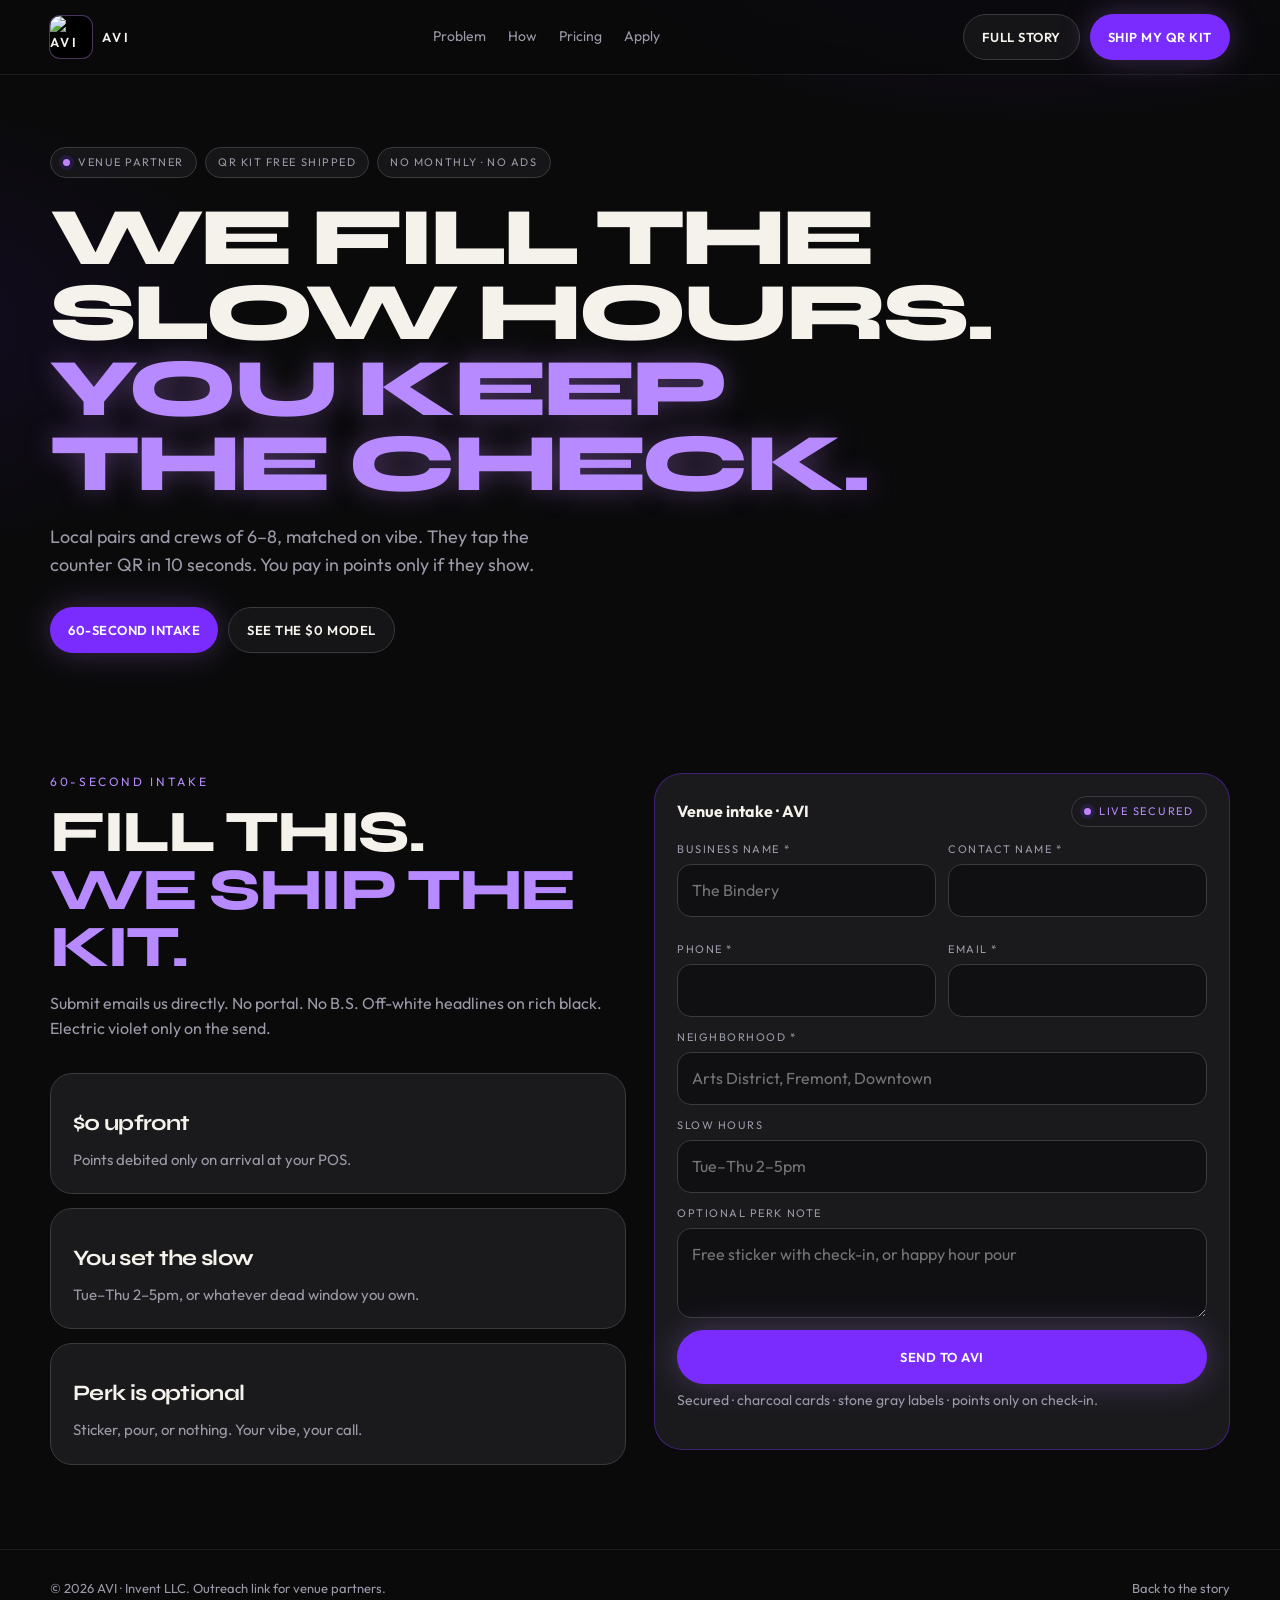
==== partners.html @ 2c938167 "Add venue homepage and partner intake" ====
<!DOCTYPE html>
<html lang="en">
<head>
  <meta charset="UTF-8" />
  <meta name="viewport" content="width=device-width, initial-scale=1" />
  <title>AVI venue partners — $0 upfront, points only on check-in</title>
  <meta name="description" content="Founding venue intake for AVI. Free QR kit. No monthly. No ads. You set the slow hours. Points only when locals check in." />
  <link rel="icon" href="assets/logo.svg" />
  <link rel="preconnect" href="https://fonts.googleapis.com" />
  <link rel="preconnect" href="https://fonts.gstatic.com" crossorigin />
  <link href="https://fonts.googleapis.com/css2?family=Outfit:wght@300;400;500;600;700&family=Syne:wght@600;700;800&display=swap" rel="stylesheet" />
  <link rel="stylesheet" href="styles.css" />
</head>
<body>
  <header class="nav">
    <div class="wrap nav-inner">
      <a class="brand" href="index.html"><img src="assets/logo.svg" alt="AVI" />AVI</a>
      <nav class="nav-links">
        <a href="index.html#problem">Problem</a>
        <a href="index.html#how">How</a>
        <a href="index.html#pricing">Pricing</a>
        <a href="#apply">Apply</a>
      </nav>
      <div class="nav-cta">
        <a class="btn btn-ghost" href="index.html">Full story</a>
        <a class="btn btn-violet" href="#apply">Ship my QR kit</a>
        <button class="menu-btn" data-menu aria-label="Menu">☰</button>
      </div>
    </div>
  </header>
  <div class="mobile-panel" data-panel>
    <a href="index.html">Full story</a>
    <a href="#apply">Apply</a>
  </div>

  <section class="hero">
    <div class="wrap">
      <div class="kicker-row">
        <span class="pill"><span class="dot"></span>Venue partner</span>
        <span class="pill">QR kit free shipped</span>
        <span class="pill">No monthly · no ads</span>
      </div>
      <h1>WE FILL THE<br>SLOW HOURS.<br><span class="violet">YOU KEEP<br>THE CHECK.</span></h1>
      <p class="lede">Local pairs and crews of 6–8, matched on vibe. They tap the counter QR in 10 seconds. You pay in points only if they show.</p>
      <div class="hero-actions">
        <a class="btn btn-violet" href="#apply">60-second intake</a>
        <a class="btn btn-ghost" href="index.html#pricing">See the $0 model</a>
      </div>
    </div>
  </section>

  <section class="section" id="apply">
    <div class="wrap split">
      <div>
        <p class="eyebrow">60-second intake</p>
        <h2>FILL THIS.<br><span class="violet">WE SHIP THE KIT.</span></h2>
        <p class="sub">Submit emails us directly. No portal. No B.S. Off-white headlines on rich black. Electric violet only on the send.</p>
        <div class="cards-3" style="grid-template-columns:1fr">
          <article class="card"><h3>$0 upfront</h3><p>Points debited only on arrival at your POS.</p></article>
          <article class="card"><h3>You set the slow</h3><p>Tue–Thu 2–5pm, or whatever dead window you own.</p></article>
          <article class="card"><h3>Perk is optional</h3><p>Sticker, pour, or nothing. Your vibe, your call.</p></article>
        </div>
      </div>
      <div class="form-card">
        <form data-vendor-form>
          <div class="board-top"><strong>Venue intake · AVI</strong><span class="pill"><span class="dot"></span>Live secured</span></div>
          <div class="grid-2">
            <div class="field"><label>Business name *</label><input name="business_name" required placeholder="The Bindery" /></div>
            <div class="field"><label>Contact name *</label><input name="contact_name" required /></div>
            <div class="field"><label>Phone *</label><input name="phone" required /></div>
            <div class="field"><label>Email *</label><input type="email" name="email" required /></div>
          </div>
          <div class="field"><label>Neighborhood *</label><input name="neighborhood" required placeholder="Arts District, Fremont, Downtown" /></div>
          <div class="field"><label>Slow hours</label><input name="slow_hours" placeholder="Tue–Thu 2–5pm" /></div>
          <div class="field"><label>Optional perk note</label><textarea name="perk_note" placeholder="Free sticker with check-in, or happy hour pour"></textarea></div>
          <button class="btn btn-violet btn-wide" type="submit">Send to AVI</button>
          <p class="hint">Secured · charcoal cards · stone gray labels · points only on check-in.</p>
        </form>
        <div class="form-success">
          <p class="eyebrow">Received</p>
          <h3>You’re in the partner queue.</h3>
          <p class="hint">QR kit ships free. We’ll ping the contact on this form.</p>
        </div>
      </div>
    </div>
  </section>
  <footer>
    <div class="wrap legal">
      <span>© 2026 AVI · Invent LLC. Outreach link for venue partners.</span>
      <a href="index.html">Back to the story</a>
    </div>
  </footer>
  <script src="app.js"></script>
</body>
</html>
---- styles.css ----
:root {
  --bg-primary: #0a0a0b;
  --bg-card: #1a1a1d;
  --bg-surface: #2a2a2e;
  --border: #3a3a3f;
  --text-secondary: #9a9aa9;
  --text-headline: #f5f2eb;
  --violet-primary: #7a2cff;
  --violet-hover: #5b1ed1;
  --violet-icon: #b78aff;
  --violet-glow: #c084fc;
  --violet-soft: rgba(122, 44, 255, 0.16);
  --line: rgba(245, 242, 235, 0.08);
  --radius: 22px;
  --font-display: "Syne", "Arial Black", sans-serif;
  --font-body: "Outfit", system-ui, sans-serif;
  --max: 1180px;
  --shadow-glow: 0 0 32px rgba(192, 132, 252, 0.28);
}

*, *::before, *::after { box-sizing: border-box; margin: 0; padding: 0; }
html { scroll-behavior: smooth; }
body {
  background:
    radial-gradient(900px 480px at 80% -10%, rgba(122, 44, 255, 0.18), transparent 60%),
    radial-gradient(700px 420px at -10% 20%, rgba(91, 30, 209, 0.12), transparent 55%),
    var(--bg-primary);
  color: var(--text-headline);
  font-family: var(--font-body);
  line-height: 1.55;
  overflow-x: hidden;
}
img { max-width: 100%; display: block; }
a { color: inherit; text-decoration: none; }
button, input, select, textarea { font: inherit; color: inherit; }
button { cursor: pointer; border: 0; background: none; }
.wrap { width: min(var(--max), calc(100% - 40px)); margin-inline: auto; }

.nav {
  position: sticky;
  top: 0;
  z-index: 40;
  backdrop-filter: blur(18px);
  background: rgba(10, 10, 11, 0.78);
  border-bottom: 1px solid var(--line);
}
.nav-inner { display: flex; align-items: center; justify-content: space-between; height: 74px; gap: 18px; }
.brand { display: flex; align-items: center; gap: 10px; letter-spacing: 0.18em; font-weight: 600; font-size: 13px; }
.brand img { width: 42px; height: 42px; border-radius: 10px; background: #000; box-shadow: 0 0 0 1px rgba(192, 132, 252, 0.35); }
.nav-links { display: flex; gap: 22px; color: var(--text-secondary); font-size: 14px; }
.nav-links a:hover { color: var(--text-headline); }
.nav-cta { display: flex; gap: 10px; align-items: center; }
.menu-btn {
  display: none;
  width: 42px;
  height: 42px;
  border: 1px solid var(--border);
  border-radius: 999px;
  color: var(--text-headline);
}
.mobile-panel {
  display: none;
  position: fixed;
  inset: 78px 16px auto;
  background: var(--bg-card);
  border: 1px solid var(--border);
  border-radius: 16px;
  padding: 8px;
  z-index: 50;
}
.mobile-panel a { display: block; padding: 12px 12px; border-bottom: 1px solid var(--line); }
.mobile-panel a:last-child { border-bottom: 0; }

.btn {
  display: inline-flex;
  align-items: center;
  justify-content: center;
  gap: 8px;
  min-height: 46px;
  padding: 0 18px;
  border-radius: 999px;
  font-size: 13px;
  font-weight: 600;
  letter-spacing: 0.04em;
  text-transform: uppercase;
  transition: transform .18s ease, background .18s ease, box-shadow .18s ease;
}
.btn:hover { transform: translateY(-1px); }
.btn-violet {
  background: var(--violet-primary);
  color: #fff;
  box-shadow: var(--shadow-glow);
}
.btn-violet:hover { background: var(--violet-hover); }
.btn-ghost {
  border: 1px solid var(--border);
  color: var(--text-headline);
  background: rgba(26, 26, 29, 0.7);
}
.btn-ghost:hover { border-color: var(--violet-glow); color: var(--violet-icon); }
.btn-wide { width: 100%; min-height: 54px; }

.pill {
  display: inline-flex;
  align-items: center;
  gap: 8px;
  border: 1px solid var(--border);
  background: rgba(26, 26, 29, 0.8);
  color: var(--text-secondary);
  border-radius: 999px;
  padding: 6px 12px;
  font-size: 11px;
  letter-spacing: 0.14em;
  text-transform: uppercase;
}
.pill .dot {
  width: 7px;
  height: 7px;
  border-radius: 50%;
  background: var(--violet-glow);
  box-shadow: 0 0 0 4px var(--violet-soft);
}

.hero { padding: 72px 0 36px; }
.hero-grid { display: grid; grid-template-columns: 1.05fr 0.95fr; gap: 36px; align-items: center; }
.kicker-row { display: flex; flex-wrap: wrap; gap: 8px; margin-bottom: 22px; }
h1 {
  font-family: var(--font-display);
  font-weight: 800;
  letter-spacing: -0.045em;
  line-height: 0.92;
  font-size: clamp(46px, 6.4vw, 86px);
}
h1 .violet { color: var(--violet-icon); text-shadow: 0 0 28px rgba(192, 132, 252, 0.35); }
.lede { margin-top: 22px; max-width: 540px; color: var(--text-secondary); font-size: 18px; }
.hero-actions { display: flex; flex-wrap: wrap; gap: 10px; margin-top: 28px; }
.hero-meta { display: flex; gap: 22px; margin-top: 32px; flex-wrap: wrap; }
.hero-meta div { color: var(--text-secondary); font-size: 12px; letter-spacing: 0.12em; text-transform: uppercase; }
.hero-meta b {
  display: block;
  color: var(--text-headline);
  font-family: var(--font-display);
  font-size: 22px;
  letter-spacing: -0.03em;
  text-transform: none;
  margin-bottom: 2px;
}

.board {
  background: linear-gradient(180deg, rgba(42, 42, 46, 0.55), rgba(26, 26, 29, 0.92));
  border: 1px solid rgba(122, 44, 255, 0.35);
  border-radius: 28px;
  padding: 18px;
  box-shadow: 0 30px 80px rgba(0, 0, 0, 0.45), inset 0 0 0 1px rgba(192, 132, 252, 0.08);
}
.board-top { display: flex; justify-content: space-between; gap: 10px; align-items: center; margin-bottom: 14px; }
.board-top span { font-size: 11px; letter-spacing: 0.16em; text-transform: uppercase; color: var(--violet-icon); }
.map {
  height: 250px;
  border-radius: 18px;
  background:
    radial-gradient(circle at 50% 50%, rgba(122, 44, 255, 0.55), transparent 28%),
    linear-gradient(rgba(192, 132, 252, 0.15) 1px, transparent 1px),
    linear-gradient(90deg, rgba(192, 132, 252, 0.15) 1px, transparent 1px),
    #121216;
  background-size: auto, 28px 28px, 28px 28px, auto;
  position: relative;
  overflow: hidden;
}
.pin {
  position: absolute;
  width: 12px;
  height: 12px;
  border-radius: 50% 50% 50% 0;
  transform: rotate(-45deg);
  background: var(--violet-primary);
  box-shadow: 0 0 16px var(--violet-glow);
}
.roster { display: grid; gap: 8px; margin-top: 12px; }
.person {
  display: flex;
  justify-content: space-between;
  align-items: center;
  background: rgba(10, 10, 11, 0.55);
  border: 1px solid var(--line);
  border-radius: 14px;
  padding: 10px 12px;
}
.person b { display: block; font-size: 14px; }
.person span { color: var(--text-secondary); font-size: 12px; }
.score { color: var(--violet-icon); font-weight: 700; }

.section { padding: 84px 0; }
.eyebrow {
  color: var(--violet-icon);
  letter-spacing: 0.22em;
  text-transform: uppercase;
  font-size: 12px;
  margin-bottom: 12px;
}
h2 {
  font-family: var(--font-display);
  font-weight: 750;
  letter-spacing: -0.04em;
  line-height: 0.98;
  font-size: clamp(34px, 4.6vw, 62px);
}
h2 .violet { color: var(--violet-icon); }
.sub { margin-top: 14px; color: var(--text-secondary); max-width: 640px; }

.cards-3, .cards-4 { display: grid; gap: 14px; margin-top: 32px; }
.cards-3 { grid-template-columns: repeat(3, 1fr); }
.cards-4 { grid-template-columns: 1.2fr 1fr 1fr; }
.card {
  background: var(--bg-card);
  border: 1px solid var(--border);
  border-radius: var(--radius);
  padding: 22px;
}
.card h3 { font-family: var(--font-display); font-size: 22px; letter-spacing: -0.03em; margin: 10px 0 8px; }
.card p { color: var(--text-secondary); font-size: 15px; }
.num {
  width: 36px;
  height: 36px;
  border-radius: 12px;
  display: grid;
  place-items: center;
  background: var(--violet-soft);
  color: var(--violet-icon);
  font-weight: 700;
}
.feature { border-color: rgba(122, 44, 255, 0.45); box-shadow: inset 0 0 0 1px rgba(122, 44, 255, 0.15); }
.price {
  font-family: var(--font-display);
  font-size: 56px;
  letter-spacing: -0.05em;
  line-height: 1;
}
.price span { color: var(--violet-icon); }
.strike { color: var(--text-secondary); text-decoration: line-through; font-size: 14px; letter-spacing: 0.08em; }

.split { display: grid; grid-template-columns: 1fr 1fr; gap: 28px; align-items: start; }
.days { display: flex; flex-wrap: wrap; gap: 8px; margin-top: 14px; }
.day {
  min-width: 46px;
  height: 40px;
  border-radius: 999px;
  border: 1px solid var(--border);
  color: var(--text-secondary);
  background: var(--bg-surface);
}
.day.on { background: var(--violet-primary); color: white; border-color: transparent; box-shadow: var(--shadow-glow); }
.perk-row { display: flex; gap: 8px; flex-wrap: wrap; margin-top: 12px; }
.chip {
  border: 1px solid var(--border);
  border-radius: 999px;
  padding: 7px 12px;
  color: var(--text-secondary);
  font-size: 13px;
}
.chip.on { border-color: var(--violet-glow); color: var(--violet-icon); }

.console {
  background: #111114;
  border: 1px solid var(--border);
  border-radius: 24px;
  padding: 18px;
}
.console-bar { display: flex; justify-content: space-between; gap: 8px; align-items: center; margin-bottom: 14px; color: var(--text-secondary); font-size: 12px; letter-spacing: 0.12em; text-transform: uppercase; }
.live { color: #fff; background: var(--violet-primary); border-radius: 999px; padding: 4px 10px; letter-spacing: 0.12em; }
.statline { display: flex; justify-content: space-between; padding: 12px 0; border-bottom: 1px solid var(--line); }
.statline b { font-family: var(--font-display); font-size: 28px; }
.feed { display: grid; gap: 8px; margin-top: 14px; }
.feed article {
  display: flex;
  justify-content: space-between;
  gap: 12px;
  background: var(--bg-card);
  border-radius: 14px;
  padding: 12px;
  border: 1px solid var(--line);
}
.feed small { color: var(--text-secondary); display: block; }

.form-card {
  background: var(--bg-card);
  border: 1px solid rgba(122, 44, 255, 0.4);
  border-radius: 28px;
  padding: 22px;
}
.grid-2 { display: grid; grid-template-columns: 1fr 1fr; gap: 12px; }
.field { display: flex; flex-direction: column; gap: 6px; margin-bottom: 12px; }
.field label { font-size: 11px; letter-spacing: 0.14em; text-transform: uppercase; color: var(--text-secondary); }
.field input, .field textarea, .field select {
  background: #101013;
  border: 1px solid var(--border);
  border-radius: 14px;
  padding: 13px 14px;
  outline: none;
}
.field textarea { min-height: 90px; resize: vertical; }
.field input:focus, .field textarea:focus, .field select:focus { border-color: var(--violet-primary); box-shadow: 0 0 0 3px var(--violet-soft); }
.form-success { display: none; padding: 36px 8px; text-align: center; }
.form-success.show { display: block; }
.form-success h3 { font-family: var(--font-display); font-size: 32px; margin: 8px 0; }
.hint { color: var(--text-secondary); font-size: 14px; margin: 6px 0 16px; }
.checkline { display: flex; gap: 10px; align-items: flex-start; color: var(--text-secondary); font-size: 14px; margin: 8px 0; }
.checkline i {
  width: 18px;
  height: 18px;
  border-radius: 6px;
  background: var(--violet-primary);
  display: inline-grid;
  place-items: center;
  color: white;
  font-style: normal;
  flex: none;
  margin-top: 2px;
}

.locals {
  border: 1px solid rgba(122, 44, 255, 0.35);
  border-radius: 28px;
  padding: 28px;
  background:
    radial-gradient(500px 180px at 80% 0%, rgba(122, 44, 255, 0.25), transparent 60%),
    var(--bg-card);
}
footer { border-top: 1px solid var(--line); padding: 28px 0 40px; color: var(--text-secondary); font-size: 13px; }
.legal { display: flex; justify-content: space-between; gap: 12px; flex-wrap: wrap; }
.swatches { display: flex; gap: 8px; align-items: center; }
.swatch { width: 14px; height: 14px; border-radius: 4px; border: 1px solid var(--border); }

@media (max-width: 900px) {
  .hero-grid, .cards-3, .cards-4, .split, .grid-2 { grid-template-columns: 1fr; }
  .nav-links { display: none; }
  .menu-btn { display: grid; place-items: center; }
  .section { padding: 64px 0; }
  h1 { font-size: 46px; }
}
@media (prefers-reduced-motion: reduce) {
  html { scroll-behavior: auto; }
  .btn { transition: none; }
}
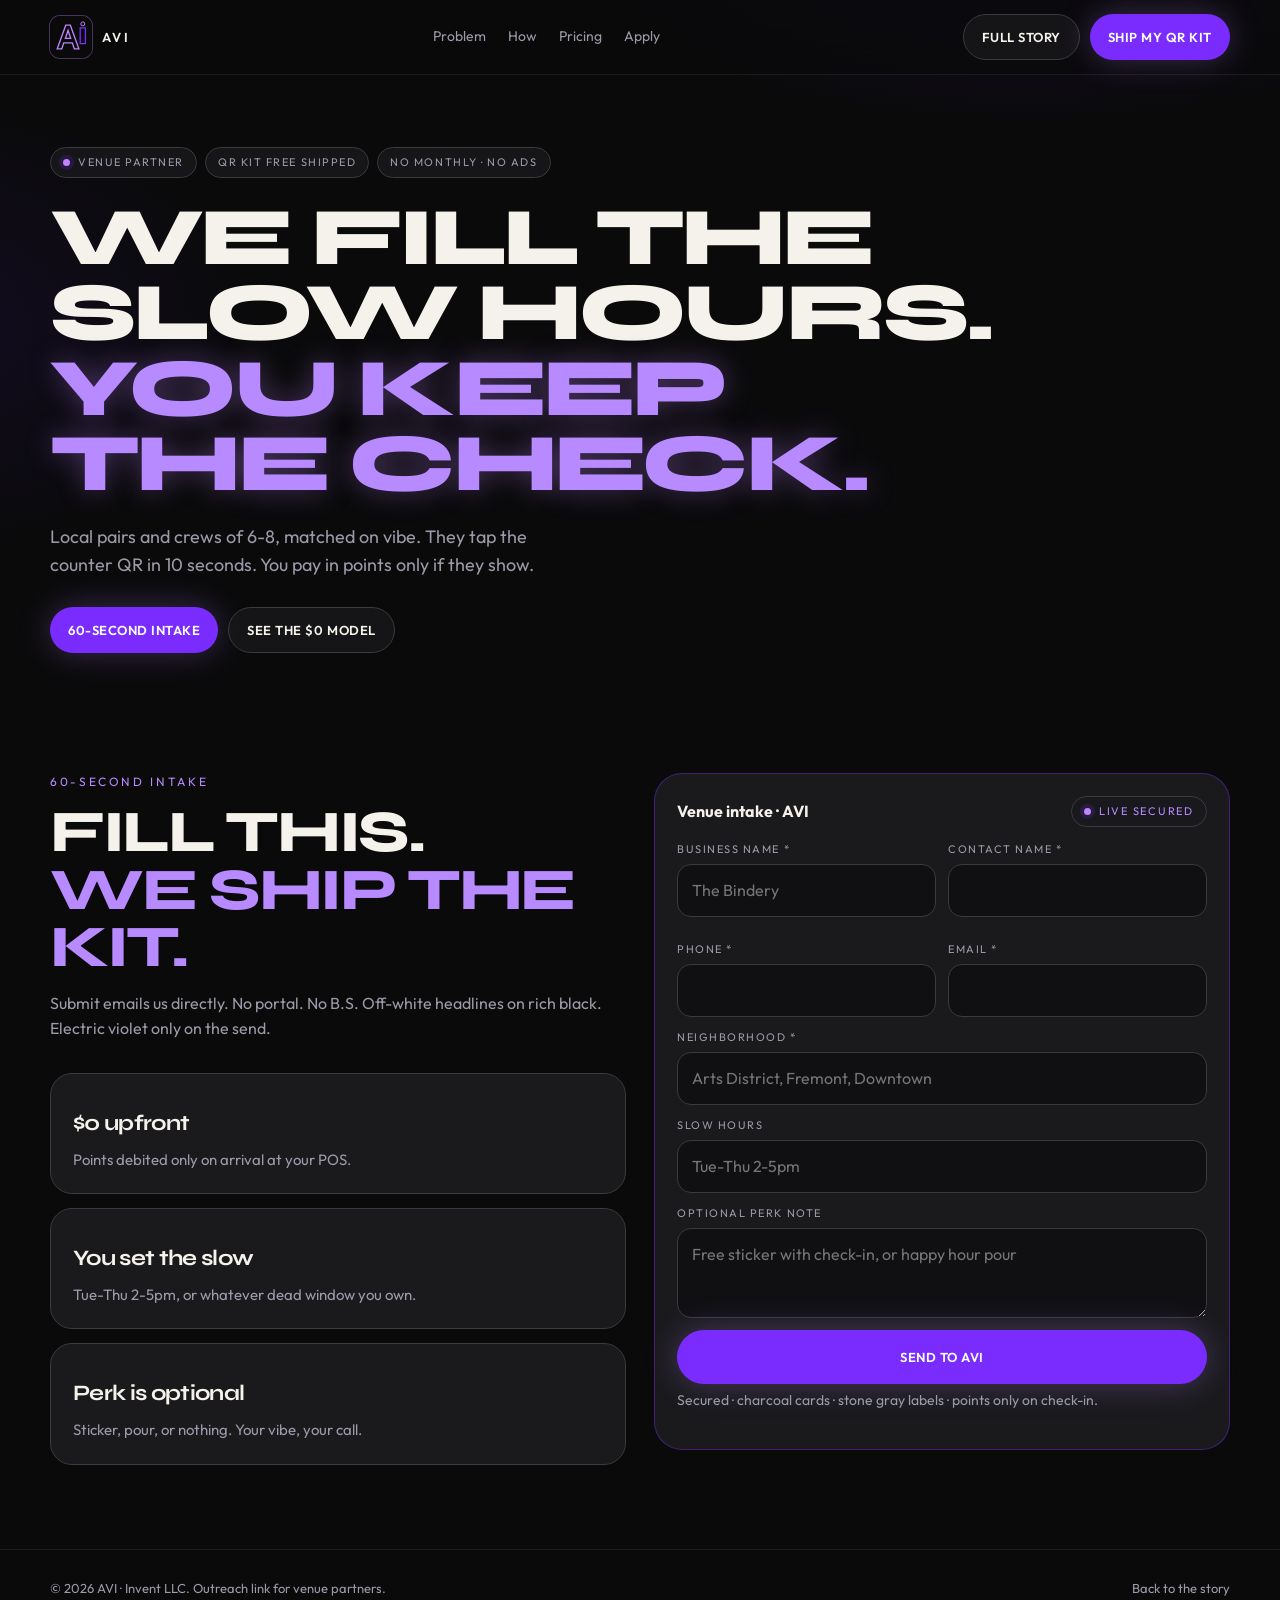
==== commit eaffa787: "Replace homepage with fills-tables deck" ====
--- a/partners.html
+++ b/partners.html
@@ -5,7 +5,7 @@
   <meta name="viewport" content="width=device-width, initial-scale=1" />
   <title>AVI venue partners — $0 upfront, points only on check-in</title>
   <meta name="description" content="Founding venue intake for AVI. Free QR kit. No monthly. No ads. You set the slow hours. Points only when locals check in." />
-  <link rel="icon" href="assets/logo.svg" />
+  <link rel="icon" href="assets/mark.svg" />
   <link rel="preconnect" href="https://fonts.googleapis.com" />
   <link rel="preconnect" href="https://fonts.gstatic.com" crossorigin />
   <link href="https://fonts.googleapis.com/css2?family=Outfit:wght@300;400;500;600;700&family=Syne:wght@600;700;800&display=swap" rel="stylesheet" />
@@ -14,7 +14,7 @@
 <body>
   <header class="nav">
     <div class="wrap nav-inner">
-      <a class="brand" href="index.html"><img src="assets/logo.svg" alt="AVI" />AVI</a>
+      <a class="brand" href="index.html"><img src="assets/mark.svg" alt="AVI" />AVI</a>
       <nav class="nav-links">
         <a href="index.html#problem">Problem</a>
         <a href="index.html#how">How</a>
@@ -24,7 +24,7 @@
       <div class="nav-cta">
         <a class="btn btn-ghost" href="index.html">Full story</a>
         <a class="btn btn-violet" href="#apply">Ship my QR kit</a>
-        <button class="menu-btn" data-menu aria-label="Menu">☰</button>
+        <button class="menu-btn" data-menu aria-label="Menu">Menu</button>
       </div>
     </div>
   </header>
@@ -32,7 +32,6 @@
     <a href="index.html">Full story</a>
     <a href="#apply">Apply</a>
   </div>
-
   <section class="hero">
     <div class="wrap">
       <div class="kicker-row">
@@ -41,14 +40,13 @@
         <span class="pill">No monthly · no ads</span>
       </div>
       <h1>WE FILL THE<br>SLOW HOURS.<br><span class="violet">YOU KEEP<br>THE CHECK.</span></h1>
-      <p class="lede">Local pairs and crews of 6–8, matched on vibe. They tap the counter QR in 10 seconds. You pay in points only if they show.</p>
+      <p class="lede">Local pairs and crews of 6-8, matched on vibe. They tap the counter QR in 10 seconds. You pay in points only if they show.</p>
       <div class="hero-actions">
         <a class="btn btn-violet" href="#apply">60-second intake</a>
         <a class="btn btn-ghost" href="index.html#pricing">See the $0 model</a>
       </div>
     </div>
   </section>
-
   <section class="section" id="apply">
     <div class="wrap split">
       <div>
@@ -57,7 +55,7 @@
         <p class="sub">Submit emails us directly. No portal. No B.S. Off-white headlines on rich black. Electric violet only on the send.</p>
         <div class="cards-3" style="grid-template-columns:1fr">
           <article class="card"><h3>$0 upfront</h3><p>Points debited only on arrival at your POS.</p></article>
-          <article class="card"><h3>You set the slow</h3><p>Tue–Thu 2–5pm, or whatever dead window you own.</p></article>
+          <article class="card"><h3>You set the slow</h3><p>Tue-Thu 2-5pm, or whatever dead window you own.</p></article>
           <article class="card"><h3>Perk is optional</h3><p>Sticker, pour, or nothing. Your vibe, your call.</p></article>
         </div>
       </div>
@@ -71,15 +69,15 @@
             <div class="field"><label>Email *</label><input type="email" name="email" required /></div>
           </div>
           <div class="field"><label>Neighborhood *</label><input name="neighborhood" required placeholder="Arts District, Fremont, Downtown" /></div>
-          <div class="field"><label>Slow hours</label><input name="slow_hours" placeholder="Tue–Thu 2–5pm" /></div>
+          <div class="field"><label>Slow hours</label><input name="slow_hours" placeholder="Tue-Thu 2-5pm" /></div>
           <div class="field"><label>Optional perk note</label><textarea name="perk_note" placeholder="Free sticker with check-in, or happy hour pour"></textarea></div>
           <button class="btn btn-violet btn-wide" type="submit">Send to AVI</button>
           <p class="hint">Secured · charcoal cards · stone gray labels · points only on check-in.</p>
         </form>
         <div class="form-success">
           <p class="eyebrow">Received</p>
-          <h3>You’re in the partner queue.</h3>
-          <p class="hint">QR kit ships free. We’ll ping the contact on this form.</p>
+          <h3>You're in the partner queue.</h3>
+          <p class="hint">QR kit ships free. We'll ping the contact on this form.</p>
         </div>
       </div>
     </div>
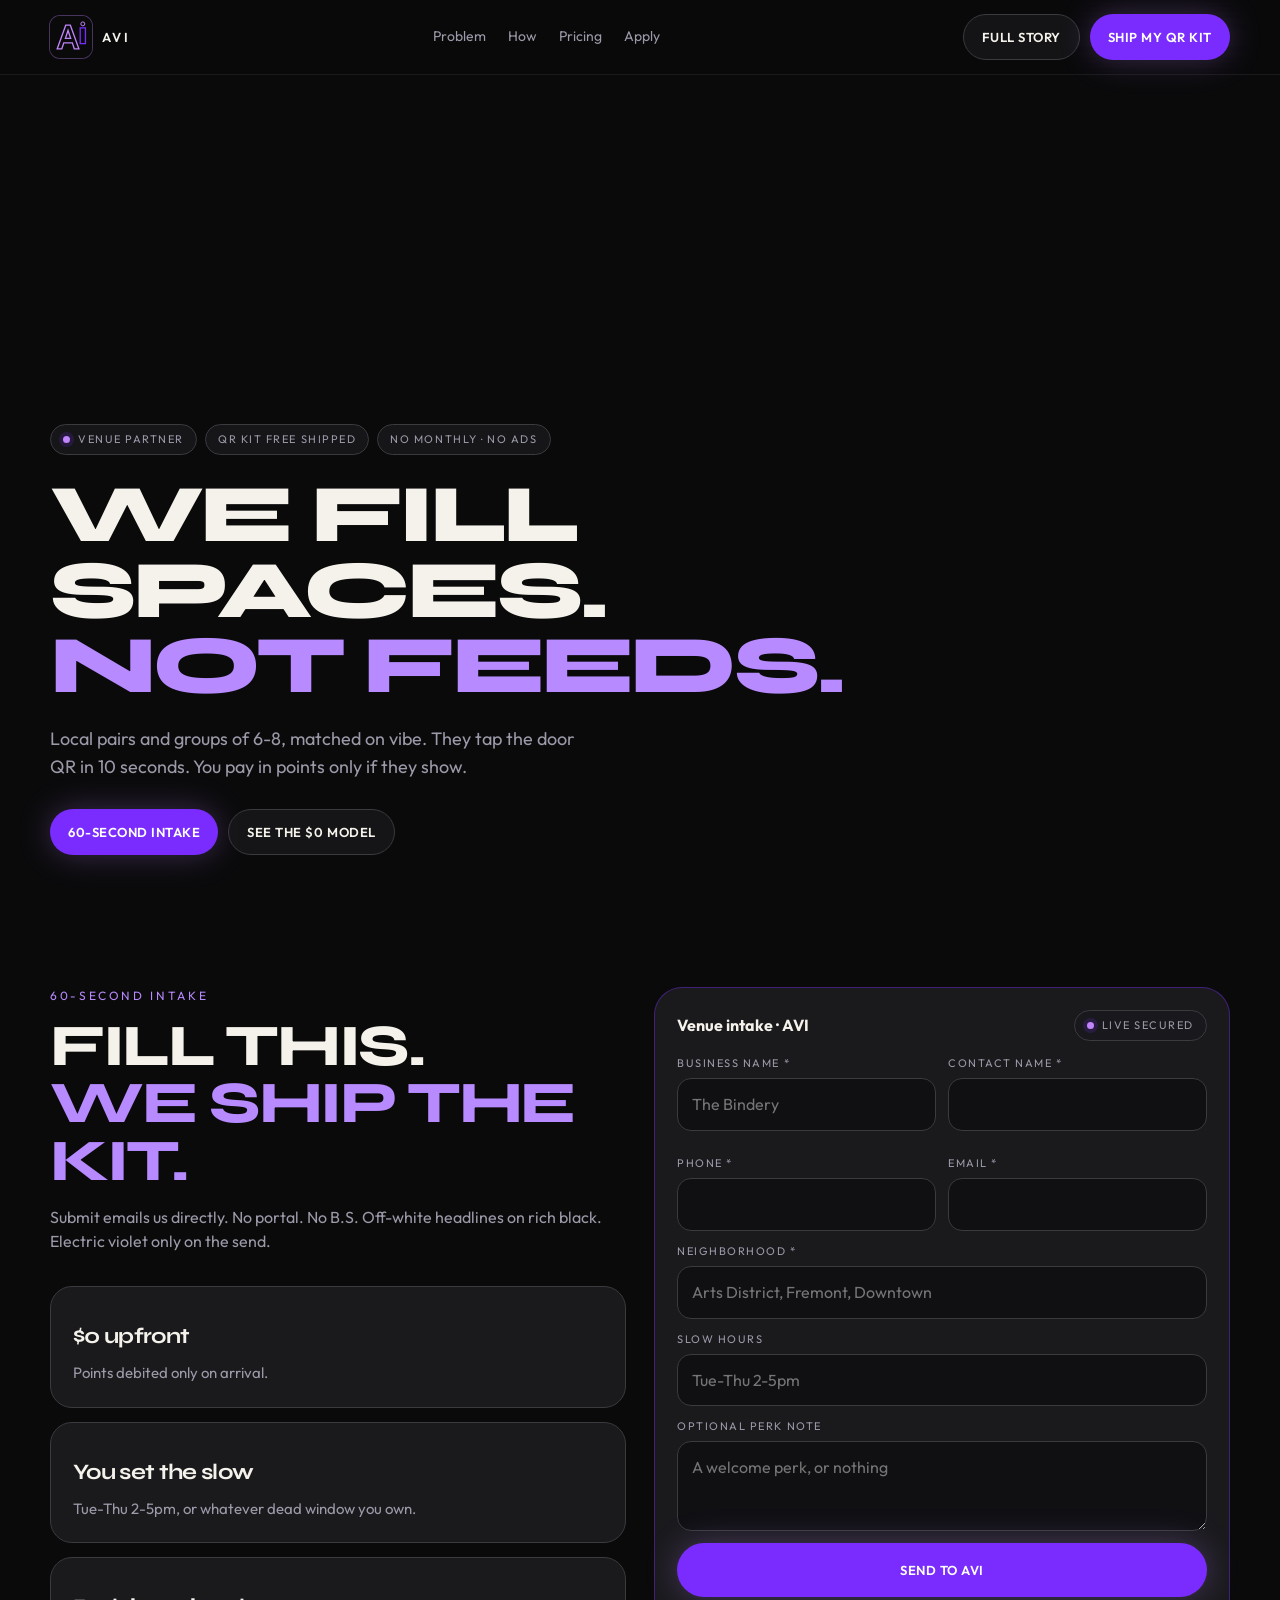
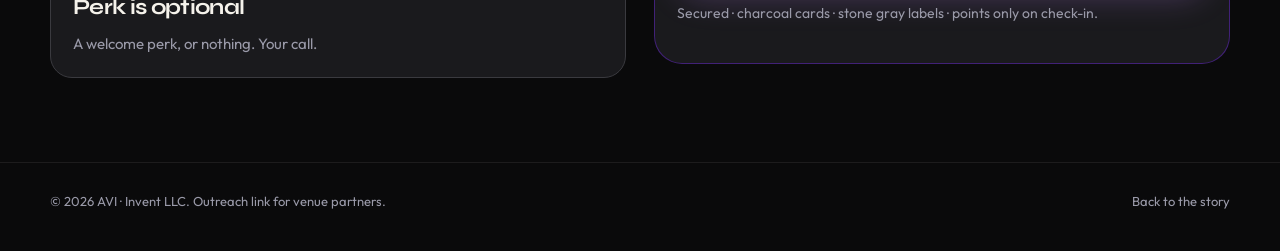
==== commit ef92c478: "Landing quote is We fill spaces. Not feeds. Copy is vendor-generic." ====
--- a/partners.html
+++ b/partners.html
@@ -39,8 +39,8 @@
         <span class="pill">QR kit free shipped</span>
         <span class="pill">No monthly · no ads</span>
       </div>
-      <h1>WE FILL THE<br>SLOW HOURS.<br><span class="violet">YOU KEEP<br>THE CHECK.</span></h1>
-      <p class="lede">Local pairs and crews of 6-8, matched on vibe. They tap the counter QR in 10 seconds. You pay in points only if they show.</p>
+      <h1>WE FILL<br>SPACES.<br><span class="violet">NOT FEEDS.</span></h1>
+      <p class="lede">Local pairs and groups of 6-8, matched on vibe. They tap the door QR in 10 seconds. You pay in points only if they show.</p>
       <div class="hero-actions">
         <a class="btn btn-violet" href="#apply">60-second intake</a>
         <a class="btn btn-ghost" href="index.html#pricing">See the $0 model</a>
@@ -54,9 +54,9 @@
         <h2>FILL THIS.<br><span class="violet">WE SHIP THE KIT.</span></h2>
         <p class="sub">Submit emails us directly. No portal. No B.S. Off-white headlines on rich black. Electric violet only on the send.</p>
         <div class="cards-3" style="grid-template-columns:1fr">
-          <article class="card"><h3>$0 upfront</h3><p>Points debited only on arrival at your POS.</p></article>
+          <article class="card"><h3>$0 upfront</h3><p>Points debited only on arrival.</p></article>
           <article class="card"><h3>You set the slow</h3><p>Tue-Thu 2-5pm, or whatever dead window you own.</p></article>
-          <article class="card"><h3>Perk is optional</h3><p>Sticker, pour, or nothing. Your vibe, your call.</p></article>
+          <article class="card"><h3>Perk is optional</h3><p>A welcome perk, or nothing. Your call.</p></article>
         </div>
       </div>
       <div class="form-card">
@@ -70,7 +70,7 @@
           </div>
           <div class="field"><label>Neighborhood *</label><input name="neighborhood" required placeholder="Arts District, Fremont, Downtown" /></div>
           <div class="field"><label>Slow hours</label><input name="slow_hours" placeholder="Tue-Thu 2-5pm" /></div>
-          <div class="field"><label>Optional perk note</label><textarea name="perk_note" placeholder="Free sticker with check-in, or happy hour pour"></textarea></div>
+          <div class="field"><label>Optional perk note</label><textarea name="perk_note" placeholder="A welcome perk, or nothing"></textarea></div>
           <button class="btn btn-violet btn-wide" type="submit">Send to AVI</button>
           <p class="hint">Secured · charcoal cards · stone gray labels · points only on check-in.</p>
         </form>
--- a/styles.css
+++ b/styles.css
@@ -17,328 +17,146 @@
   --max: 1180px;
   --shadow-glow: 0 0 32px rgba(192, 132, 252, 0.28);
 }
-
 *, *::before, *::after { box-sizing: border-box; margin: 0; padding: 0; }
 html { scroll-behavior: smooth; }
-body {
-  background:
-    radial-gradient(900px 480px at 80% -10%, rgba(122, 44, 255, 0.18), transparent 60%),
-    radial-gradient(700px 420px at -10% 20%, rgba(91, 30, 209, 0.12), transparent 55%),
-    var(--bg-primary);
-  color: var(--text-headline);
-  font-family: var(--font-body);
-  line-height: 1.55;
-  overflow-x: hidden;
-}
+body { background: var(--bg-primary); color: var(--text-headline); font-family: var(--font-body); line-height: 1.55; overflow-x: hidden; }
 img { max-width: 100%; display: block; }
 a { color: inherit; text-decoration: none; }
 button, input, select, textarea { font: inherit; color: inherit; }
 button { cursor: pointer; border: 0; background: none; }
 .wrap { width: min(var(--max), calc(100% - 40px)); margin-inline: auto; }
-
-.nav {
-  position: sticky;
-  top: 0;
-  z-index: 40;
-  backdrop-filter: blur(18px);
-  background: rgba(10, 10, 11, 0.78);
-  border-bottom: 1px solid var(--line);
-}
+.nav { position: sticky; top: 0; z-index: 40; backdrop-filter: blur(18px); background: rgba(10, 10, 11, 0.78); border-bottom: 1px solid var(--line); }
 .nav-inner { display: flex; align-items: center; justify-content: space-between; height: 74px; gap: 18px; }
 .brand { display: flex; align-items: center; gap: 10px; letter-spacing: 0.18em; font-weight: 600; font-size: 13px; }
-.brand img { width: 42px; height: 42px; border-radius: 10px; background: #000; box-shadow: 0 0 0 1px rgba(192, 132, 252, 0.35); }
+.brand img { width: 42px; height: 42px; object-fit: cover; border-radius: 10px; background: #000; box-shadow: 0 0 0 1px rgba(192, 132, 252, 0.35); }
 .nav-links { display: flex; gap: 22px; color: var(--text-secondary); font-size: 14px; }
-.nav-links a:hover { color: var(--text-headline); }
 .nav-cta { display: flex; gap: 10px; align-items: center; }
-.menu-btn {
-  display: none;
-  width: 42px;
-  height: 42px;
-  border: 1px solid var(--border);
-  border-radius: 999px;
-  color: var(--text-headline);
-}
-.mobile-panel {
-  display: none;
-  position: fixed;
-  inset: 78px 16px auto;
-  background: var(--bg-card);
-  border: 1px solid var(--border);
-  border-radius: 16px;
-  padding: 8px;
-  z-index: 50;
-}
-.mobile-panel a { display: block; padding: 12px 12px; border-bottom: 1px solid var(--line); }
-.mobile-panel a:last-child { border-bottom: 0; }
-
-.btn {
-  display: inline-flex;
-  align-items: center;
-  justify-content: center;
-  gap: 8px;
-  min-height: 46px;
-  padding: 0 18px;
-  border-radius: 999px;
-  font-size: 13px;
-  font-weight: 600;
-  letter-spacing: 0.04em;
-  text-transform: uppercase;
-  transition: transform .18s ease, background .18s ease, box-shadow .18s ease;
-}
-.btn:hover { transform: translateY(-1px); }
-.btn-violet {
-  background: var(--violet-primary);
-  color: #fff;
-  box-shadow: var(--shadow-glow);
-}
-.btn-violet:hover { background: var(--violet-hover); }
-.btn-ghost {
-  border: 1px solid var(--border);
-  color: var(--text-headline);
-  background: rgba(26, 26, 29, 0.7);
-}
-.btn-ghost:hover { border-color: var(--violet-glow); color: var(--violet-icon); }
+.menu-btn { display: none; width: 42px; height: 42px; border: 1px solid var(--border); border-radius: 999px; color: var(--text-headline); }
+.mobile-panel { display: none; position: fixed; inset: 78px 16px auto; background: var(--bg-card); border: 1px solid var(--border); border-radius: 16px; padding: 8px; z-index: 50; }
+.mobile-panel a { display: block; padding: 12px; border-bottom: 1px solid var(--line); }
+.btn { display: inline-flex; align-items: center; justify-content: center; gap: 8px; min-height: 46px; padding: 0 18px; border-radius: 999px; font-size: 13px; font-weight: 600; letter-spacing: 0.04em; text-transform: uppercase; }
+.btn-violet { background: var(--violet-primary); color: #fff; box-shadow: var(--shadow-glow); }
+.btn-ghost { border: 1px solid var(--border); color: var(--text-headline); background: rgba(26, 26, 29, 0.7); }
 .btn-wide { width: 100%; min-height: 54px; }
-
-.pill {
-  display: inline-flex;
-  align-items: center;
-  gap: 8px;
-  border: 1px solid var(--border);
-  background: rgba(26, 26, 29, 0.8);
-  color: var(--text-secondary);
-  border-radius: 999px;
-  padding: 6px 12px;
-  font-size: 11px;
-  letter-spacing: 0.14em;
-  text-transform: uppercase;
-}
-.pill .dot {
-  width: 7px;
-  height: 7px;
-  border-radius: 50%;
-  background: var(--violet-glow);
-  box-shadow: 0 0 0 4px var(--violet-soft);
-}
-
-.hero { padding: 72px 0 36px; }
-.hero-grid { display: grid; grid-template-columns: 1.05fr 0.95fr; gap: 36px; align-items: center; }
+.pill { display: inline-flex; align-items: center; gap: 8px; border: 1px solid var(--border); background: rgba(26, 26, 29, 0.8); color: var(--text-secondary); border-radius: 999px; padding: 6px 12px; font-size: 11px; letter-spacing: 0.14em; text-transform: uppercase; }
+.pill .dot { width: 7px; height: 7px; border-radius: 50%; background: var(--violet-glow); box-shadow: 0 0 0 4px var(--violet-soft); }
+.hero { position: relative; min-height: 92vh; display: grid; align-items: end; padding: 120px 0 48px; overflow: hidden; }
+.hero-bg { position: absolute; inset: 0; background: #0a0a0b center/cover no-repeat; }
+.hero-bg::after { content: ""; position: absolute; inset: 0; background: linear-gradient(90deg, rgba(10,10,11,.92), rgba(10,10,11,.28)); }
+.hero-copy { position: relative; z-index: 2; }
 .kicker-row { display: flex; flex-wrap: wrap; gap: 8px; margin-bottom: 22px; }
-h1 {
-  font-family: var(--font-display);
-  font-weight: 800;
-  letter-spacing: -0.045em;
-  line-height: 0.92;
-  font-size: clamp(46px, 6.4vw, 86px);
-}
-h1 .violet { color: var(--violet-icon); text-shadow: 0 0 28px rgba(192, 132, 252, 0.35); }
+h1 { font-family: var(--font-display); font-weight: 800; letter-spacing: -0.045em; line-height: 0.92; font-size: clamp(46px, 6.4vw, 86px); }
+h1 .violet, h2 .violet { color: var(--violet-icon); }
 .lede { margin-top: 22px; max-width: 540px; color: var(--text-secondary); font-size: 18px; }
 .hero-actions { display: flex; flex-wrap: wrap; gap: 10px; margin-top: 28px; }
 .hero-meta { display: flex; gap: 22px; margin-top: 32px; flex-wrap: wrap; }
 .hero-meta div { color: var(--text-secondary); font-size: 12px; letter-spacing: 0.12em; text-transform: uppercase; }
-.hero-meta b {
-  display: block;
-  color: var(--text-headline);
-  font-family: var(--font-display);
-  font-size: 22px;
-  letter-spacing: -0.03em;
-  text-transform: none;
-  margin-bottom: 2px;
-}
-
-.board {
-  background: linear-gradient(180deg, rgba(42, 42, 46, 0.55), rgba(26, 26, 29, 0.92));
-  border: 1px solid rgba(122, 44, 255, 0.35);
-  border-radius: 28px;
-  padding: 18px;
-  box-shadow: 0 30px 80px rgba(0, 0, 0, 0.45), inset 0 0 0 1px rgba(192, 132, 252, 0.08);
-}
-.board-top { display: flex; justify-content: space-between; gap: 10px; align-items: center; margin-bottom: 14px; }
-.board-top span { font-size: 11px; letter-spacing: 0.16em; text-transform: uppercase; color: var(--violet-icon); }
-.map {
-  height: 250px;
-  border-radius: 18px;
-  background:
-    radial-gradient(circle at 50% 50%, rgba(122, 44, 255, 0.55), transparent 28%),
-    linear-gradient(rgba(192, 132, 252, 0.15) 1px, transparent 1px),
-    linear-gradient(90deg, rgba(192, 132, 252, 0.15) 1px, transparent 1px),
-    #121216;
-  background-size: auto, 28px 28px, 28px 28px, auto;
-  position: relative;
-  overflow: hidden;
-}
-.pin {
-  position: absolute;
-  width: 12px;
-  height: 12px;
-  border-radius: 50% 50% 50% 0;
-  transform: rotate(-45deg);
-  background: var(--violet-primary);
-  box-shadow: 0 0 16px var(--violet-glow);
-}
-.roster { display: grid; gap: 8px; margin-top: 12px; }
-.person {
-  display: flex;
-  justify-content: space-between;
-  align-items: center;
-  background: rgba(10, 10, 11, 0.55);
-  border: 1px solid var(--line);
-  border-radius: 14px;
-  padding: 10px 12px;
-}
-.person b { display: block; font-size: 14px; }
-.person span { color: var(--text-secondary); font-size: 12px; }
-.score { color: var(--violet-icon); font-weight: 700; }
-
+.hero-meta b { display: block; color: var(--text-headline); font-family: var(--font-display); font-size: 22px; letter-spacing: -0.03em; text-transform: none; margin-bottom: 2px; }
+.film { display: grid; grid-template-columns: 1.3fr .9fr .9fr; gap: 12px; margin-top: 18px; }
+.shot { position: relative; border-radius: 20px; overflow: hidden; border: 1px solid rgba(122, 44, 255, 0.35); min-height: 220px; background: #141418; }
+.shot img { width: 100%; height: 100%; object-fit: cover; min-height: 220px; }
+.shot figcaption { position: absolute; left: 12px; bottom: 12px; font-size: 12px; letter-spacing: 0.12em; text-transform: uppercase; }
 .section { padding: 84px 0; }
-.eyebrow {
-  color: var(--violet-icon);
-  letter-spacing: 0.22em;
-  text-transform: uppercase;
-  font-size: 12px;
-  margin-bottom: 12px;
-}
-h2 {
-  font-family: var(--font-display);
-  font-weight: 750;
-  letter-spacing: -0.04em;
-  line-height: 0.98;
-  font-size: clamp(34px, 4.6vw, 62px);
-}
-h2 .violet { color: var(--violet-icon); }
+.eyebrow { color: var(--violet-icon); letter-spacing: 0.22em; text-transform: uppercase; font-size: 12px; margin-bottom: 12px; }
+h2 { font-family: var(--font-display); font-weight: 750; letter-spacing: -0.04em; line-height: 0.98; font-size: clamp(34px, 4.6vw, 62px); }
 .sub { margin-top: 14px; color: var(--text-secondary); max-width: 640px; }
-
 .cards-3, .cards-4 { display: grid; gap: 14px; margin-top: 32px; }
 .cards-3 { grid-template-columns: repeat(3, 1fr); }
 .cards-4 { grid-template-columns: 1.2fr 1fr 1fr; }
-.card {
-  background: var(--bg-card);
-  border: 1px solid var(--border);
-  border-radius: var(--radius);
-  padding: 22px;
-}
+.card { background: var(--bg-card); border: 1px solid var(--border); border-radius: var(--radius); padding: 22px; }
 .card h3 { font-family: var(--font-display); font-size: 22px; letter-spacing: -0.03em; margin: 10px 0 8px; }
 .card p { color: var(--text-secondary); font-size: 15px; }
-.num {
-  width: 36px;
-  height: 36px;
-  border-radius: 12px;
-  display: grid;
-  place-items: center;
-  background: var(--violet-soft);
-  color: var(--violet-icon);
-  font-weight: 700;
-}
-.feature { border-color: rgba(122, 44, 255, 0.45); box-shadow: inset 0 0 0 1px rgba(122, 44, 255, 0.15); }
-.price {
-  font-family: var(--font-display);
-  font-size: 56px;
-  letter-spacing: -0.05em;
-  line-height: 1;
-}
+.num { width: 36px; height: 36px; border-radius: 12px; display: grid; place-items: center; background: var(--violet-soft); color: var(--violet-icon); font-weight: 700; }
+.feature { border-color: rgba(122, 44, 255, 0.45); }
+.price { font-family: var(--font-display); font-size: 56px; letter-spacing: -0.05em; line-height: 1; }
 .price span { color: var(--violet-icon); }
-.strike { color: var(--text-secondary); text-decoration: line-through; font-size: 14px; letter-spacing: 0.08em; }
-
+.strike { color: var(--text-secondary); text-decoration: line-through; font-size: 14px; }
 .split { display: grid; grid-template-columns: 1fr 1fr; gap: 28px; align-items: start; }
+.frame { border-radius: 24px; overflow: hidden; border: 1px solid rgba(122, 44, 255, 0.4); min-height: 360px; background: #111; }
+.frame img { width: 100%; height: 100%; object-fit: cover; min-height: 360px; }
 .days { display: flex; flex-wrap: wrap; gap: 8px; margin-top: 14px; }
-.day {
-  min-width: 46px;
-  height: 40px;
-  border-radius: 999px;
-  border: 1px solid var(--border);
-  color: var(--text-secondary);
-  background: var(--bg-surface);
-}
-.day.on { background: var(--violet-primary); color: white; border-color: transparent; box-shadow: var(--shadow-glow); }
-.perk-row { display: flex; gap: 8px; flex-wrap: wrap; margin-top: 12px; }
-.chip {
-  border: 1px solid var(--border);
-  border-radius: 999px;
-  padding: 7px 12px;
-  color: var(--text-secondary);
-  font-size: 13px;
-}
-.chip.on { border-color: var(--violet-glow); color: var(--violet-icon); }
-
-.console {
-  background: #111114;
-  border: 1px solid var(--border);
-  border-radius: 24px;
-  padding: 18px;
-}
-.console-bar { display: flex; justify-content: space-between; gap: 8px; align-items: center; margin-bottom: 14px; color: var(--text-secondary); font-size: 12px; letter-spacing: 0.12em; text-transform: uppercase; }
-.live { color: #fff; background: var(--violet-primary); border-radius: 999px; padding: 4px 10px; letter-spacing: 0.12em; }
-.statline { display: flex; justify-content: space-between; padding: 12px 0; border-bottom: 1px solid var(--line); }
-.statline b { font-family: var(--font-display); font-size: 28px; }
-.feed { display: grid; gap: 8px; margin-top: 14px; }
-.feed article {
-  display: flex;
-  justify-content: space-between;
-  gap: 12px;
-  background: var(--bg-card);
-  border-radius: 14px;
-  padding: 12px;
-  border: 1px solid var(--line);
-}
-.feed small { color: var(--text-secondary); display: block; }
-
-.form-card {
-  background: var(--bg-card);
-  border: 1px solid rgba(122, 44, 255, 0.4);
-  border-radius: 28px;
-  padding: 22px;
-}
+.day { min-width: 52px; height: 40px; padding: 0 10px; border-radius: 999px; border: 1px solid var(--border); color: var(--text-secondary); background: var(--bg-surface); }
+.day.on { background: var(--violet-primary); color: white; border-color: transparent; }
+.form-card { background: var(--bg-card); border: 1px solid rgba(122, 44, 255, 0.4); border-radius: 28px; padding: 22px; }
 .grid-2 { display: grid; grid-template-columns: 1fr 1fr; gap: 12px; }
 .field { display: flex; flex-direction: column; gap: 6px; margin-bottom: 12px; }
 .field label { font-size: 11px; letter-spacing: 0.14em; text-transform: uppercase; color: var(--text-secondary); }
-.field input, .field textarea, .field select {
-  background: #101013;
-  border: 1px solid var(--border);
-  border-radius: 14px;
-  padding: 13px 14px;
-  outline: none;
-}
+.field input, .field textarea { background: #101013; border: 1px solid var(--border); border-radius: 14px; padding: 13px 14px; outline: none; width: 100%; }
 .field textarea { min-height: 90px; resize: vertical; }
-.field input:focus, .field textarea:focus, .field select:focus { border-color: var(--violet-primary); box-shadow: 0 0 0 3px var(--violet-soft); }
 .form-success { display: none; padding: 36px 8px; text-align: center; }
 .form-success.show { display: block; }
-.form-success h3 { font-family: var(--font-display); font-size: 32px; margin: 8px 0; }
 .hint { color: var(--text-secondary); font-size: 14px; margin: 6px 0 16px; }
-.checkline { display: flex; gap: 10px; align-items: flex-start; color: var(--text-secondary); font-size: 14px; margin: 8px 0; }
-.checkline i {
-  width: 18px;
-  height: 18px;
-  border-radius: 6px;
-  background: var(--violet-primary);
-  display: inline-grid;
-  place-items: center;
-  color: white;
-  font-style: normal;
-  flex: none;
-  margin-top: 2px;
+.board-top { display: flex; justify-content: space-between; gap: 10px; align-items: center; margin-bottom: 14px; }
+.locals { position: relative; border: 1px solid rgba(122, 44, 255, 0.35); border-radius: 28px; padding: 36px; overflow: hidden; min-height: 420px; background: #0a0a0b; }
+.locals > * { position: relative; z-index: 1; }
+footer { border-top: 1px solid var(--line); padding: 28px 0 40px; color: var(--text-secondary); font-size: 13px; }
+.legal { display: flex; justify-content: space-between; gap: 12px; flex-wrap: wrap; }
+img.is-broken, figure.is-broken, .frame.is-broken { display: none !important; }
+@media (max-width: 900px) {
+  .wrap { width: min(100% - 28px, var(--max)); }
+  .nav-inner { height: 60px; gap: 8px; }
+  .nav-links, .nav-cta .btn { display: none; }
+  .menu-btn { display: grid; place-items: center; }
+  .mobile-panel { inset: 68px 14px auto; }
+  .mobile-panel a { min-height: 48px; display: flex; align-items: center; font-size: 16px; }
+  .hero { min-height: 0; padding: 28px 0 12px; align-items: start; }
+  h1 { font-size: 40px; }
+  h2 { font-size: 32px; }
+  .lede, .sub { font-size: 16px; }
+  .hero-actions { display: grid; grid-template-columns: 1fr; }
+  .hero-actions .btn { width: 100%; }
+  .hero-meta { display: grid; grid-template-columns: repeat(3, 1fr); gap: 8px; }
+  .film { display: flex; overflow-x: auto; gap: 10px; }
+  .shot { flex: 0 0 78%; min-height: 160px; }
+  .shot img, .frame img { height: 160px; min-height: 160px; }
+  .frame { min-height: 0; }
+  .section { padding: 40px 0; }
+  .cards-3, .cards-4, .split, .grid-2 { grid-template-columns: 1fr; }
+  .card, .form-card, .locals { padding: 16px; min-height: 0; }
+  .field input, .field textarea { font-size: 16px; }
+  .legal { flex-direction: column; }
 }
 
-.locals {
-  border: 1px solid rgba(122, 44, 255, 0.35);
-  border-radius: 28px;
-  padding: 28px;
-  background:
-    radial-gradient(500px 180px at 80% 0%, rgba(122, 44, 255, 0.25), transparent 60%),
-    var(--bg-card);
+html { scroll-snap-type: y mandatory; }
+.page {
+  position: relative;
+  min-height: 100vh;
+  min-height: 100dvh;
+  scroll-snap-align: start;
+  scroll-snap-stop: always;
+  display: flex;
+  align-items: center;
+  overflow: hidden;
 }
-footer { border-top: 1px solid var(--line); padding: 28px 0 40px; color: var(--text-secondary); font-size: 13px; }
-.legal { display: flex; justify-content: space-between; gap: 12px; flex-wrap: wrap; }
-.swatches { display: flex; gap: 8px; align-items: center; }
-.swatch { width: 14px; height: 14px; border-radius: 4px; border: 1px solid var(--border); }
-
+.page > .wrap, .page > .hero-copy { position: relative; z-index: 2; width: min(var(--max), calc(100% - 40px)); }
+.hero.page { display: grid; align-items: end; padding: 108px 0 36px; }
+.page-bg, .hero-bg { position: absolute; inset: 0; background: #0a0a0b center/cover no-repeat; z-index: 0; }
+.hero-bg::after {
+  content: "";
+  position: absolute;
+  inset: 0;
+  background: linear-gradient(90deg, rgba(10,10,11,.92) 0%, rgba(10,10,11,.55) 42%, rgba(10,10,11,.18) 100%);
+}
+.pager {
+  position: fixed;
+  right: 18px;
+  top: 50%;
+  transform: translateY(-50%);
+  z-index: 45;
+  display: flex;
+  flex-direction: column;
+  gap: 10px;
+}
+.pager a {
+  width: 9px;
+  height: 9px;
+  border-radius: 99px;
+  border: 1px solid rgba(245,242,235,.55);
+  background: transparent;
+}
+.pager a:hover, .pager a.active { background: #c084fc; border-color: #c084fc; box-shadow: 0 0 12px rgba(192,132,252,.7); }
 @media (max-width: 900px) {
-  .hero-grid, .cards-3, .cards-4, .split, .grid-2 { grid-template-columns: 1fr; }
-  .nav-links { display: none; }
-  .menu-btn { display: grid; place-items: center; }
-  .section { padding: 64px 0; }
-  h1 { font-size: 46px; }
+  .page, .hero.page { min-height: 100dvh; align-items: center; padding-top: 78px; padding-bottom: 24px; }
+  .pager { right: 8px; }
+  .page-bg::after, .hero-bg::after { background: linear-gradient(180deg, rgba(10,10,11,.55), rgba(10,10,11,.9)); }
 }
-@media (prefers-reduced-motion: reduce) {
-  html { scroll-behavior: auto; }
-  .btn { transition: none; }
-}
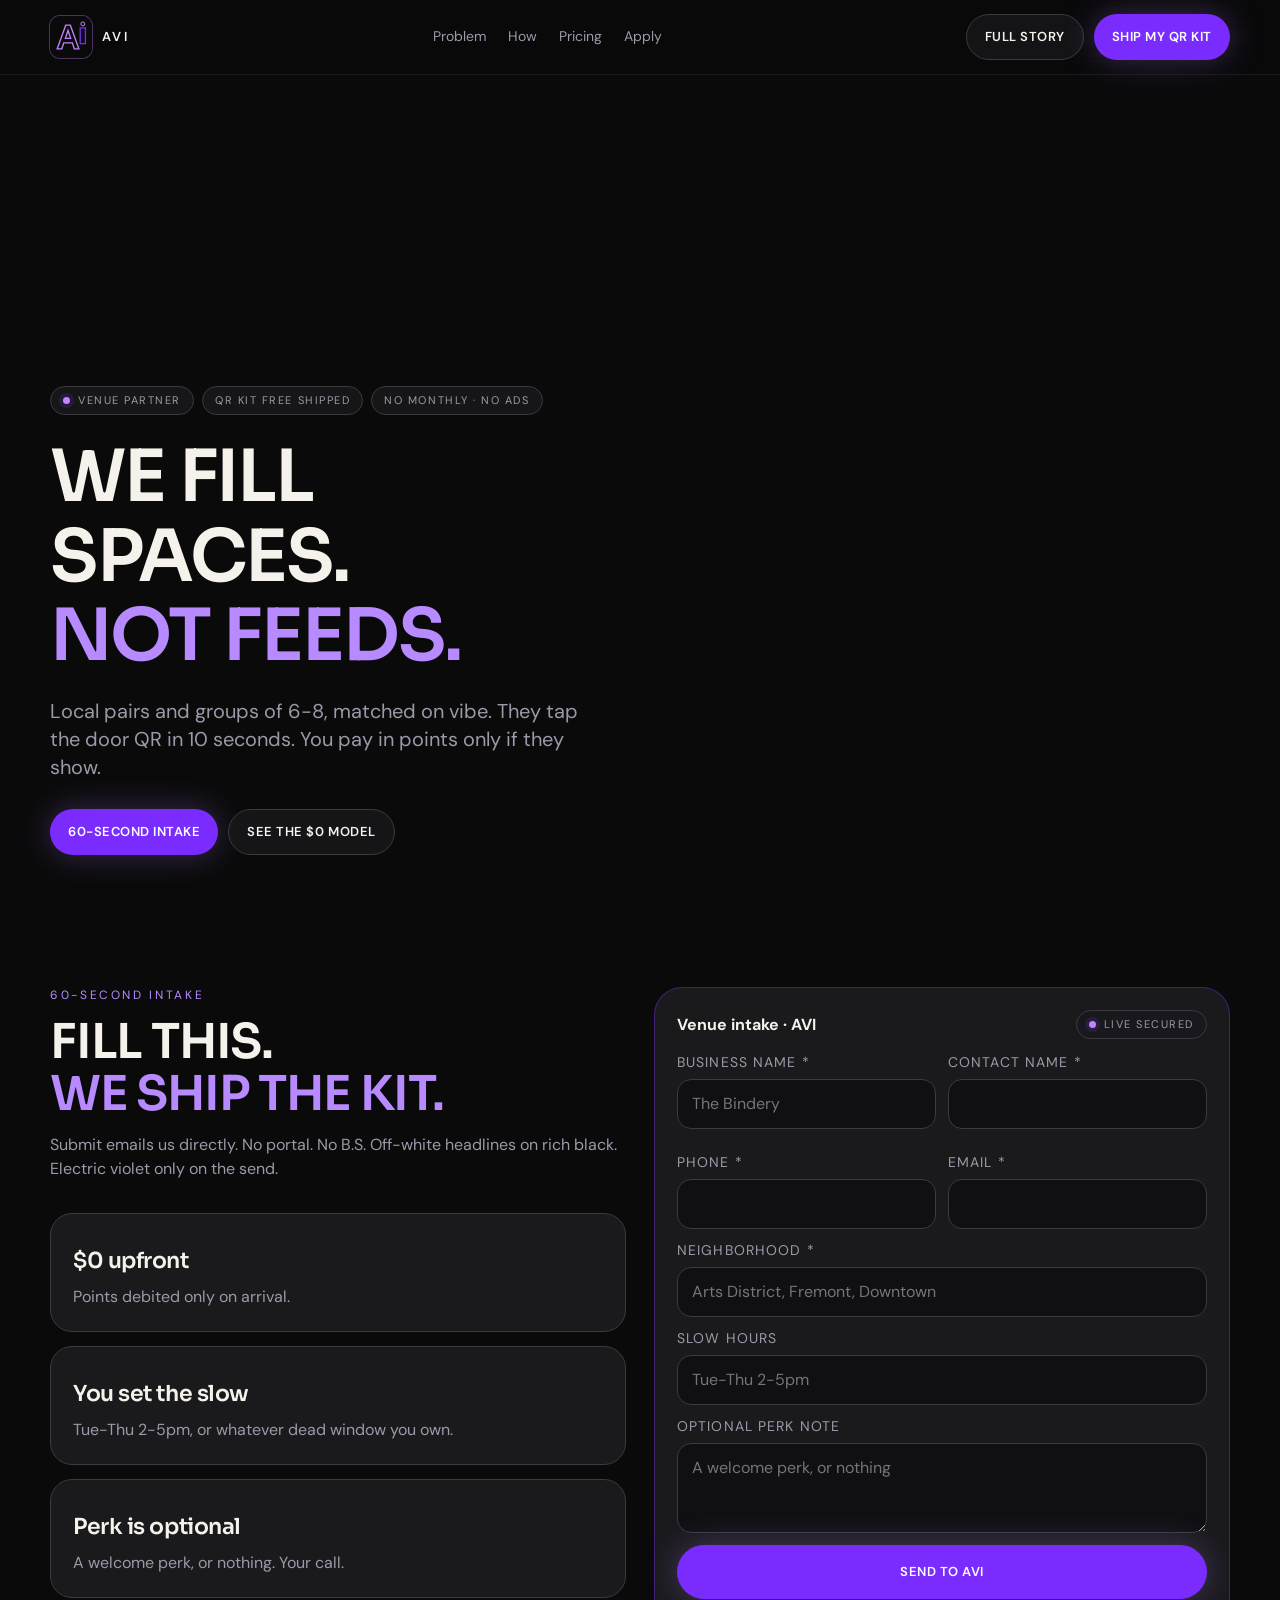
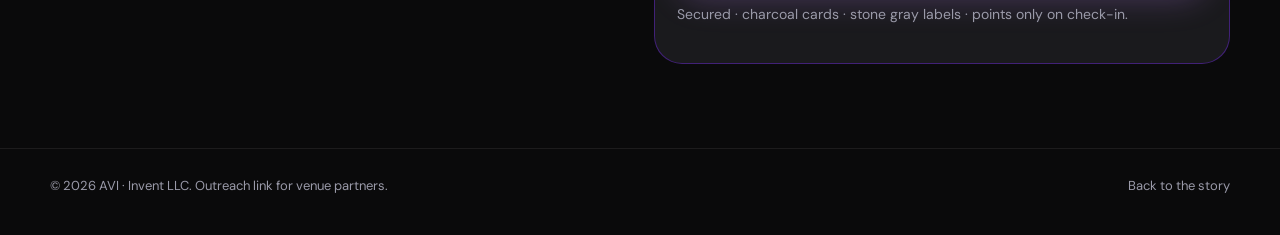
==== commit 26e84bef: "Switch type to Sora SemiBold and DM Sans" ====
--- a/partners.html
+++ b/partners.html
@@ -8,7 +8,7 @@
   <link rel="icon" href="assets/mark.svg" />
   <link rel="preconnect" href="https://fonts.googleapis.com" />
   <link rel="preconnect" href="https://fonts.gstatic.com" crossorigin />
-  <link href="https://fonts.googleapis.com/css2?family=Outfit:wght@300;400;500;600;700&family=Syne:wght@600;700;800&display=swap" rel="stylesheet" />
+  <link href="https://fonts.googleapis.com/css2?family=DM+Sans:wght@400;500;600&family=Sora:wght@500;600;700&display=swap" rel="stylesheet" />
   <link rel="stylesheet" href="styles.css" />
 </head>
 <body>
--- a/styles.css
+++ b/styles.css
@@ -12,14 +12,14 @@
   --violet-soft: rgba(122, 44, 255, 0.16);
   --line: rgba(245, 242, 235, 0.08);
   --radius: 22px;
-  --font-display: "Syne", "Arial Black", sans-serif;
-  --font-body: "Outfit", system-ui, sans-serif;
+  --font-display: "Sora", system-ui, sans-serif;
+  --font-body: "DM Sans", system-ui, sans-serif;
   --max: 1180px;
   --shadow-glow: 0 0 32px rgba(192, 132, 252, 0.28);
 }
 *, *::before, *::after { box-sizing: border-box; margin: 0; padding: 0; }
 html { scroll-behavior: smooth; }
-body { background: var(--bg-primary); color: var(--text-headline); font-family: var(--font-body); line-height: 1.55; overflow-x: hidden; }
+body { background: var(--bg-primary); color: var(--text-headline); font-family: var(--font-body); font-weight: 400; line-height: 1.4; overflow-x: hidden; }
 img { max-width: 100%; display: block; }
 a { color: inherit; text-decoration: none; }
 button, input, select, textarea { font: inherit; color: inherit; }
@@ -45,9 +45,9 @@
 .hero-bg::after { content: ""; position: absolute; inset: 0; background: linear-gradient(90deg, rgba(10,10,11,.92), rgba(10,10,11,.28)); }
 .hero-copy { position: relative; z-index: 2; }
 .kicker-row { display: flex; flex-wrap: wrap; gap: 8px; margin-bottom: 22px; }
-h1 { font-family: var(--font-display); font-weight: 800; letter-spacing: -0.045em; line-height: 0.92; font-size: clamp(46px, 6.4vw, 86px); }
+h1 { font-family: var(--font-display); font-weight: 600; letter-spacing: -0.03em; line-height: 1.1; font-size: clamp(44px, 6vw, 72px); }
 h1 .violet, h2 .violet { color: var(--violet-icon); }
-.lede { margin-top: 22px; max-width: 540px; color: var(--text-secondary); font-size: 18px; }
+.lede { margin-top: 22px; max-width: 560px; color: var(--text-secondary); font-size: 20px; line-height: 1.4; }
 .hero-actions { display: flex; flex-wrap: wrap; gap: 10px; margin-top: 28px; }
 .hero-meta { display: flex; gap: 22px; margin-top: 32px; flex-wrap: wrap; }
 .hero-meta div { color: var(--text-secondary); font-size: 12px; letter-spacing: 0.12em; text-transform: uppercase; }
@@ -58,14 +58,14 @@
 .shot figcaption { position: absolute; left: 12px; bottom: 12px; font-size: 12px; letter-spacing: 0.12em; text-transform: uppercase; }
 .section { padding: 84px 0; }
 .eyebrow { color: var(--violet-icon); letter-spacing: 0.22em; text-transform: uppercase; font-size: 12px; margin-bottom: 12px; }
-h2 { font-family: var(--font-display); font-weight: 750; letter-spacing: -0.04em; line-height: 0.98; font-size: clamp(34px, 4.6vw, 62px); }
+h2 { font-family: var(--font-display); font-weight: 600; letter-spacing: -0.025em; line-height: 1.08; font-size: clamp(32px, 4.4vw, 48px); }
 .sub { margin-top: 14px; color: var(--text-secondary); max-width: 640px; }
 .cards-3, .cards-4 { display: grid; gap: 14px; margin-top: 32px; }
 .cards-3 { grid-template-columns: repeat(3, 1fr); }
 .cards-4 { grid-template-columns: 1.2fr 1fr 1fr; }
 .card { background: var(--bg-card); border: 1px solid var(--border); border-radius: var(--radius); padding: 22px; }
-.card h3 { font-family: var(--font-display); font-size: 22px; letter-spacing: -0.03em; margin: 10px 0 8px; }
-.card p { color: var(--text-secondary); font-size: 15px; }
+.card h3 { font-family: var(--font-display); font-weight: 600; font-size: 22px; letter-spacing: -0.02em; margin: 10px 0 8px; }
+.card p, .sub { color: var(--text-secondary); font-size: 16px; line-height: 1.5; }
 .num { width: 36px; height: 36px; border-radius: 12px; display: grid; place-items: center; background: var(--violet-soft); color: var(--violet-icon); font-weight: 700; }
 .feature { border-color: rgba(122, 44, 255, 0.45); }
 .price { font-family: var(--font-display); font-size: 56px; letter-spacing: -0.05em; line-height: 1; }
@@ -80,7 +80,7 @@
 .form-card { background: var(--bg-card); border: 1px solid rgba(122, 44, 255, 0.4); border-radius: 28px; padding: 22px; }
 .grid-2 { display: grid; grid-template-columns: 1fr 1fr; gap: 12px; }
 .field { display: flex; flex-direction: column; gap: 6px; margin-bottom: 12px; }
-.field label { font-size: 11px; letter-spacing: 0.14em; text-transform: uppercase; color: var(--text-secondary); }
+.field label { font-size: 14px; letter-spacing: 0.08em; text-transform: uppercase; color: var(--text-secondary); }
 .field input, .field textarea { background: #101013; border: 1px solid var(--border); border-radius: 14px; padding: 13px 14px; outline: none; width: 100%; }
 .field textarea { min-height: 90px; resize: vertical; }
 .form-success { display: none; padding: 36px 8px; text-align: center; }
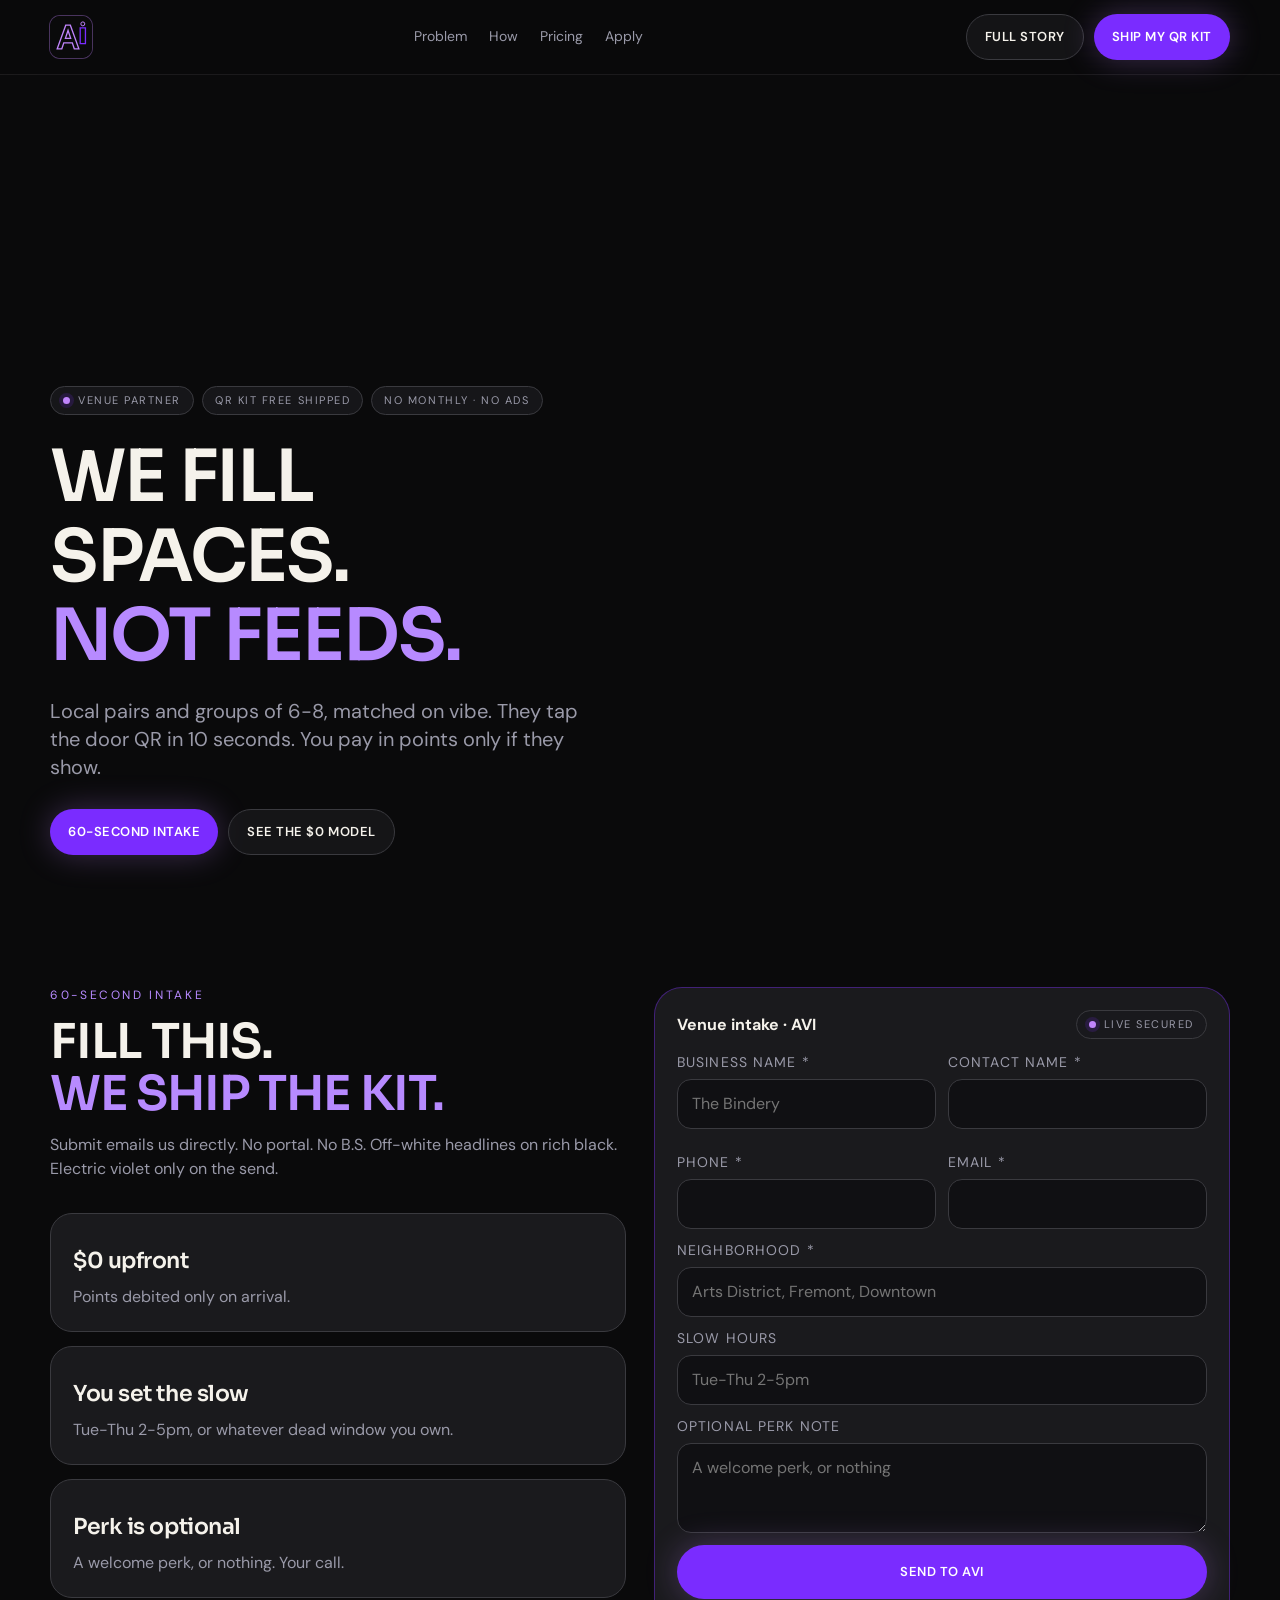
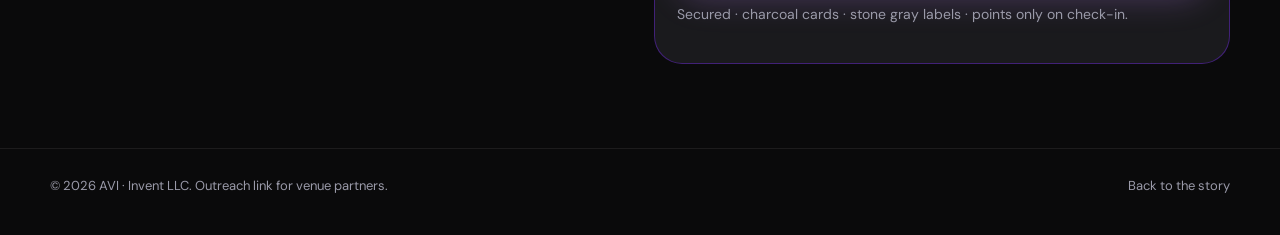
==== commit c63b794e: "Drop the extra AVI word next to the mark" ====
--- a/partners.html
+++ b/partners.html
@@ -14,7 +14,7 @@
 <body>
   <header class="nav">
     <div class="wrap nav-inner">
-      <a class="brand" href="index.html"><img src="assets/mark.svg" alt="AVI" />AVI</a>
+      <a class="brand" href="index.html"><img src="assets/mark.svg" alt="AVI" /></a>
       <nav class="nav-links">
         <a href="index.html#problem">Problem</a>
         <a href="index.html#how">How</a>
@@ -43,7 +43,7 @@
       <p class="lede">Local pairs and groups of 6-8, matched on vibe. They tap the door QR in 10 seconds. You pay in points only if they show.</p>
       <div class="hero-actions">
         <a class="btn btn-violet" href="#apply">60-second intake</a>
-        <a class="btn btn-ghost" href="index.html#pricing">See the $0 model</a>
+        <a class="btn btn-ghost" href="index.html#intake">See the $0 model</a>
       </div>
     </div>
   </section>
--- a/styles.css
+++ b/styles.css
@@ -103,8 +103,8 @@
   h1 { font-size: 40px; }
   h2 { font-size: 32px; }
   .lede, .sub { font-size: 16px; }
-  .hero-actions { display: grid; grid-template-columns: 1fr; }
-  .hero-actions .btn { width: 100%; }
+  .hero-actions { display: flex; flex-wrap: wrap; gap: 8px; }
+  .hero-actions .btn { width: auto; padding: 0 16px; }
   .hero-meta { display: grid; grid-template-columns: repeat(3, 1fr); gap: 8px; }
   .film { display: flex; overflow-x: auto; gap: 10px; }
   .shot { flex: 0 0 78%; min-height: 160px; }
@@ -160,3 +160,32 @@
   .pager { right: 8px; }
   .page-bg::after, .hero-bg::after { background: linear-gradient(180deg, rgba(10,10,11,.55), rgba(10,10,11,.9)); }
 }
+.hero-bg {
+  background-size: cover;
+  background-position: center 12% !important;
+}
+.hero-copy {
+  display: grid;
+  grid-template-columns: 1.15fr 0.85fr;
+  gap: 28px 40px;
+  align-items: end;
+}
+.hero-right { justify-self: end; width: min(420px, 100%); }
+.hero-right .lede { margin-top: 0; }
+.hero.page { align-items: end; padding-bottom: 48px; }
+@media (max-width: 900px) {
+  .nav { position: fixed; left: 0; right: 0; }
+  .page, .hero.page {
+    height: 100svh;
+    min-height: 100svh;
+    max-height: 100svh;
+    overflow: hidden;
+    align-items: end;
+    padding-top: 72px;
+    padding-bottom: 28px;
+    scroll-snap-align: start;
+    scroll-snap-stop: always;
+  }
+  .page > .wrap { max-height: calc(100svh - 96px); overflow: auto; }
+  footer { display: none; }
+}
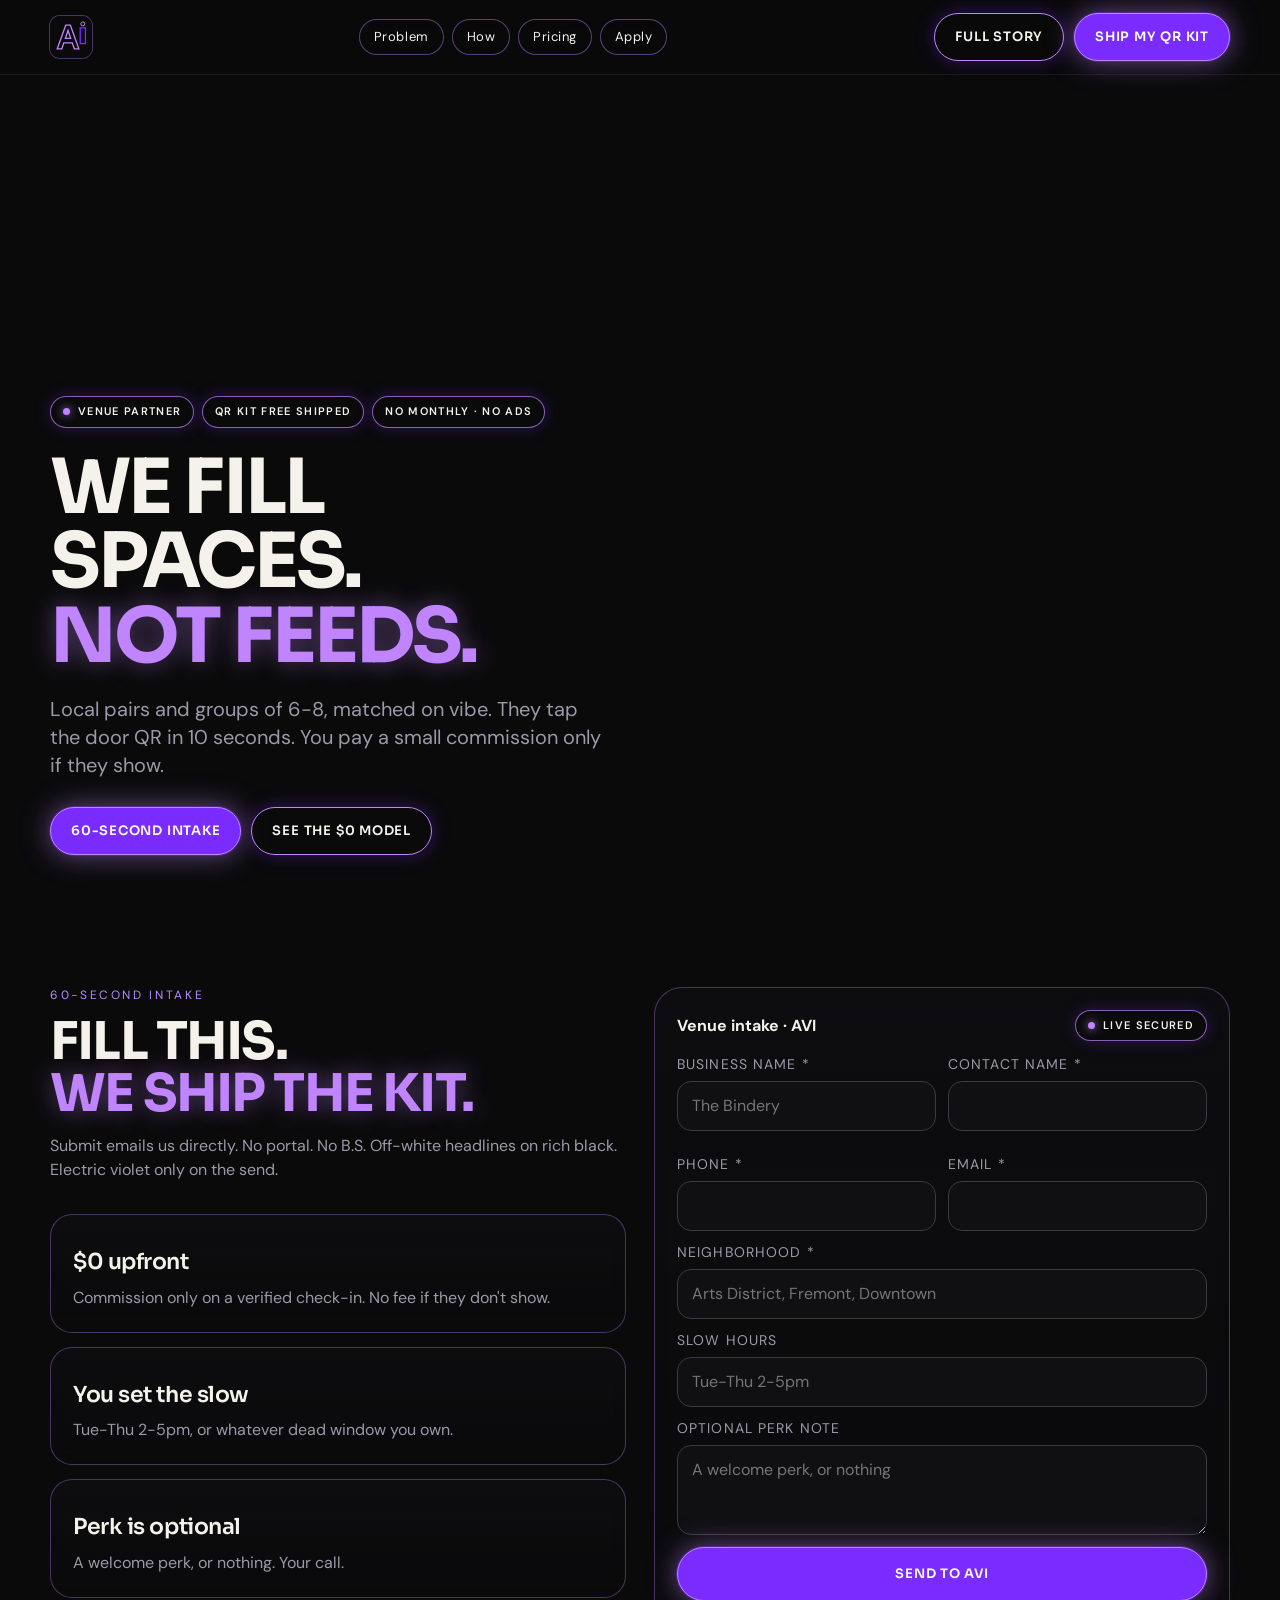
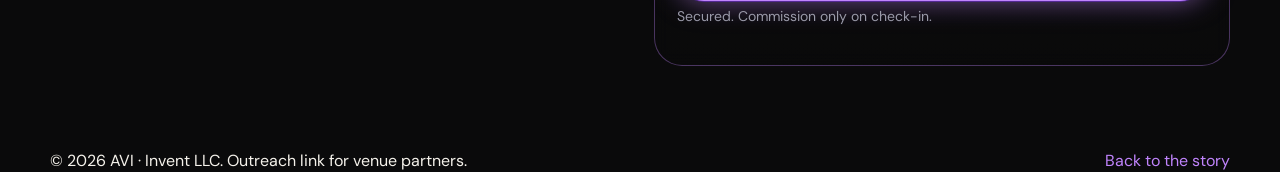
==== commit b94df9fe: "Replace vendor points copy with check-in commission" ====
--- a/partners.html
+++ b/partners.html
@@ -3,8 +3,8 @@
 <head>
   <meta charset="UTF-8" />
   <meta name="viewport" content="width=device-width, initial-scale=1" />
-  <title>AVI venue partners — $0 upfront, points only on check-in</title>
-  <meta name="description" content="Founding venue intake for AVI. Free QR kit. No monthly. No ads. You set the slow hours. Points only when locals check in." />
+  <title>AVI venue partners — $0 upfront, commission only on check-in</title>
+  <meta name="description" content="Founding venue intake for AVI. Free QR kit. No monthly. No ads. You set the slow hours. Commission only when locals check in." />
   <link rel="icon" href="assets/mark.svg" />
   <link rel="preconnect" href="https://fonts.googleapis.com" />
   <link rel="preconnect" href="https://fonts.gstatic.com" crossorigin />
@@ -40,7 +40,7 @@
         <span class="pill">No monthly · no ads</span>
       </div>
       <h1>WE FILL<br>SPACES.<br><span class="violet">NOT FEEDS.</span></h1>
-      <p class="lede">Local pairs and groups of 6-8, matched on vibe. They tap the door QR in 10 seconds. You pay in points only if they show.</p>
+      <p class="lede">Local pairs and groups of 6-8, matched on vibe. They tap the door QR in 10 seconds. You pay a small commission only if they show.</p>
       <div class="hero-actions">
         <a class="btn btn-violet" href="#apply">60-second intake</a>
         <a class="btn btn-ghost" href="index.html#intake">See the $0 model</a>
@@ -54,7 +54,7 @@
         <h2>FILL THIS.<br><span class="violet">WE SHIP THE KIT.</span></h2>
         <p class="sub">Submit emails us directly. No portal. No B.S. Off-white headlines on rich black. Electric violet only on the send.</p>
         <div class="cards-3" style="grid-template-columns:1fr">
-          <article class="card"><h3>$0 upfront</h3><p>Points debited only on arrival.</p></article>
+          <article class="card"><h3>$0 upfront</h3><p>Commission only on a verified check-in. No fee if they don't show.</p></article>
           <article class="card"><h3>You set the slow</h3><p>Tue-Thu 2-5pm, or whatever dead window you own.</p></article>
           <article class="card"><h3>Perk is optional</h3><p>A welcome perk, or nothing. Your call.</p></article>
         </div>
@@ -72,7 +72,7 @@
           <div class="field"><label>Slow hours</label><input name="slow_hours" placeholder="Tue-Thu 2-5pm" /></div>
           <div class="field"><label>Optional perk note</label><textarea name="perk_note" placeholder="A welcome perk, or nothing"></textarea></div>
           <button class="btn btn-violet btn-wide" type="submit">Send to AVI</button>
-          <p class="hint">Secured · charcoal cards · stone gray labels · points only on check-in.</p>
+          <p class="hint">Secured. Commission only on check-in.</p>
         </form>
         <div class="form-success">
           <p class="eyebrow">Received</p>
--- a/styles.css
+++ b/styles.css
@@ -29,24 +29,25 @@
 .nav-inner { display: flex; align-items: center; justify-content: space-between; height: 74px; gap: 18px; }
 .brand { display: flex; align-items: center; gap: 10px; letter-spacing: 0.18em; font-weight: 600; font-size: 13px; }
 .brand img { width: 42px; height: 42px; object-fit: cover; border-radius: 10px; background: #000; box-shadow: 0 0 0 1px rgba(192, 132, 252, 0.35); }
-.nav-links { display: flex; gap: 22px; color: var(--text-secondary); font-size: 14px; }
+.nav-links { display: flex; gap: 8px; }
+.nav-links a { min-height: 36px; padding: 0 14px; display: inline-flex; align-items: center; border-radius: 999px; border: 1px solid rgba(192,132,252,.45); color: #f5f2eb; background: rgba(10,10,11,.55); font-size: 13px; letter-spacing: 0.04em; }
 .nav-cta { display: flex; gap: 10px; align-items: center; }
 .menu-btn { display: none; width: 42px; height: 42px; border: 1px solid var(--border); border-radius: 999px; color: var(--text-headline); }
 .mobile-panel { display: none; position: fixed; inset: 78px 16px auto; background: var(--bg-card); border: 1px solid var(--border); border-radius: 16px; padding: 8px; z-index: 50; }
 .mobile-panel a { display: block; padding: 12px; border-bottom: 1px solid var(--line); }
-.btn { display: inline-flex; align-items: center; justify-content: center; gap: 8px; min-height: 46px; padding: 0 18px; border-radius: 999px; font-size: 13px; font-weight: 600; letter-spacing: 0.04em; text-transform: uppercase; }
-.btn-violet { background: var(--violet-primary); color: #fff; box-shadow: var(--shadow-glow); }
-.btn-ghost { border: 1px solid var(--border); color: var(--text-headline); background: rgba(26, 26, 29, 0.7); }
+.btn { display: inline-flex; align-items: center; justify-content: center; gap: 8px; min-height: 48px; padding: 0 20px; border-radius: 999px; font-family: var(--font-display); font-size: 13px; font-weight: 600; letter-spacing: 0.06em; text-transform: uppercase; }
+.btn-violet { background: #7a2cff; color: #fff; border: 1px solid #c084fc; box-shadow: 0 0 0 1px rgba(122,44,255,.4), 0 0 28px rgba(192,132,252,.55); }
+.btn-ghost { border: 1px solid #c084fc; color: #f5f2eb; background: rgba(10,10,11,.72); box-shadow: 0 0 18px rgba(122,44,255,.35); }
 .btn-wide { width: 100%; min-height: 54px; }
-.pill { display: inline-flex; align-items: center; gap: 8px; border: 1px solid var(--border); background: rgba(26, 26, 29, 0.8); color: var(--text-secondary); border-radius: 999px; padding: 6px 12px; font-size: 11px; letter-spacing: 0.14em; text-transform: uppercase; }
-.pill .dot { width: 7px; height: 7px; border-radius: 50%; background: var(--violet-glow); box-shadow: 0 0 0 4px var(--violet-soft); }
+.pill { display: inline-flex; align-items: center; gap: 8px; border: 1px solid rgba(192,132,252,.7); background: rgba(10,10,11,.7); color: #f5f2eb; border-radius: 999px; padding: 7px 12px; font-size: 11px; font-weight: 600; letter-spacing: 0.12em; text-transform: uppercase; box-shadow: 0 0 16px rgba(122,44,255,.28); }
+.pill .dot { width: 7px; height: 7px; border-radius: 50%; background: #c084fc; box-shadow: 0 0 10px #c084fc; }
 .hero { position: relative; min-height: 92vh; display: grid; align-items: end; padding: 120px 0 48px; overflow: hidden; }
 .hero-bg { position: absolute; inset: 0; background: #0a0a0b center/cover no-repeat; }
 .hero-bg::after { content: ""; position: absolute; inset: 0; background: linear-gradient(90deg, rgba(10,10,11,.92), rgba(10,10,11,.28)); }
 .hero-copy { position: relative; z-index: 2; }
 .kicker-row { display: flex; flex-wrap: wrap; gap: 8px; margin-bottom: 22px; }
-h1 { font-family: var(--font-display); font-weight: 600; letter-spacing: -0.03em; line-height: 1.1; font-size: clamp(44px, 6vw, 72px); }
-h1 .violet, h2 .violet { color: var(--violet-icon); }
+h1 { font-family: var(--font-display); font-weight: 700; letter-spacing: -0.04em; line-height: 0.98; font-size: clamp(46px, 6.2vw, 76px); }
+h1 .violet, h2 .violet { color: #c084fc; text-shadow: 0 0 24px rgba(192,132,252,.45); }
 .lede { margin-top: 22px; max-width: 560px; color: var(--text-secondary); font-size: 20px; line-height: 1.4; }
 .hero-actions { display: flex; flex-wrap: wrap; gap: 10px; margin-top: 28px; }
 .hero-meta { display: flex; gap: 22px; margin-top: 32px; flex-wrap: wrap; }
@@ -58,12 +59,12 @@
 .shot figcaption { position: absolute; left: 12px; bottom: 12px; font-size: 12px; letter-spacing: 0.12em; text-transform: uppercase; }
 .section { padding: 84px 0; }
 .eyebrow { color: var(--violet-icon); letter-spacing: 0.22em; text-transform: uppercase; font-size: 12px; margin-bottom: 12px; }
-h2 { font-family: var(--font-display); font-weight: 600; letter-spacing: -0.025em; line-height: 1.08; font-size: clamp(32px, 4.4vw, 48px); }
+h2 { font-family: var(--font-display); font-weight: 700; letter-spacing: -0.035em; line-height: 1; font-size: clamp(34px, 4.6vw, 52px); }
 .sub { margin-top: 14px; color: var(--text-secondary); max-width: 640px; }
 .cards-3, .cards-4 { display: grid; gap: 14px; margin-top: 32px; }
 .cards-3 { grid-template-columns: repeat(3, 1fr); }
 .cards-4 { grid-template-columns: 1.2fr 1fr 1fr; }
-.card { background: var(--bg-card); border: 1px solid var(--border); border-radius: var(--radius); padding: 22px; }
+.card { background: linear-gradient(180deg, rgba(16,16,20,.55), rgba(10,10,11,.38)); border: 1px solid rgba(192,132,252,.35); border-radius: var(--radius); padding: 22px; backdrop-filter: blur(8px); }
 .card h3 { font-family: var(--font-display); font-weight: 600; font-size: 22px; letter-spacing: -0.02em; margin: 10px 0 8px; }
 .card p, .sub { color: var(--text-secondary); font-size: 16px; line-height: 1.5; }
 .num { width: 36px; height: 36px; border-radius: 12px; display: grid; place-items: center; background: var(--violet-soft); color: var(--violet-icon); font-weight: 700; }
@@ -74,12 +75,45 @@
 .split { display: grid; grid-template-columns: 1fr 1fr; gap: 28px; align-items: start; }
 .frame { border-radius: 24px; overflow: hidden; border: 1px solid rgba(122, 44, 255, 0.4); min-height: 360px; background: #111; }
 .frame img { width: 100%; height: 100%; object-fit: cover; min-height: 360px; }
-.days { display: flex; flex-wrap: wrap; gap: 8px; margin-top: 14px; }
+.row-card { display: flex; gap: 12px; align-items: flex-start; padding: 14px 16px; }
+.row-card h3 { margin: 0 0 4px; font-size: 18px; }
+.row-card .num { flex: none; }
+.step span { width: 36px; height: 36px; border-radius: 12px; display: grid; place-items: center; background: var(--violet-soft); color: var(--violet-icon); font-weight: 700; font-size: 13px; }
+.help { width: 22px; height: 22px; margin-left: 8px; border-radius: 50%; border: 1px solid #c084fc; color: #c084fc; background: transparent; font-weight: 700; }
+.help-note { margin: 6px 0 0; color: #f5f2eb; font-size: 13px; }
+.dial-top { display: flex; align-items: center; justify-content: space-between; gap: 10px; }
+.dial-top h3 { margin: 0; }
+.window { display: grid; grid-template-columns: 1fr 1fr; gap: 10px; margin-top: 14px; }
+.window label { display: grid; gap: 6px; font-size: 11px; letter-spacing: 0.12em; text-transform: uppercase; color: var(--text-secondary); }
+.window input { background: rgba(10,10,11,.72); border: 1px solid rgba(192,132,252,.45); border-radius: 12px; padding: 10px 12px; color: #f5f2eb; }
+.choices { display: flex; flex-wrap: wrap; gap: 8px; margin-top: 8px; }
+.choice { min-height: 36px; padding: 0 12px; border-radius: 999px; border: 1px solid rgba(192,132,252,.35); color: #f5f2eb; background: rgba(10,10,11,.55); }
+.choice.on { background: #7a2cff; border-color: #c084fc; box-shadow: 0 0 16px rgba(122,44,255,.4); }
+.pin-box { position: relative; }
+.pin-list { position: absolute; z-index: 5; left: 0; right: 0; top: calc(100% + 6px); background: rgba(10,10,11,.94); border: 1px solid rgba(192,132,252,.45); border-radius: 14px; overflow: hidden; box-shadow: 0 12px 30px rgba(0,0,0,.45); }
+.pin-list button { display: block; width: 100%; text-align: left; padding: 10px 12px; background: transparent; color: #f5f2eb; border-bottom: 1px solid rgba(255,255,255,.06); }
+.pin-list button:hover, .pin-list button:focus { background: rgba(122,44,255,.35); }
+.pin-list small { display: block; color: #9a9aa9; margin-top: 2px; }
+.pill-input { width: 180px; min-width: 160px; height: 36px; margin: 0; padding: 0 14px; border-radius: 999px; border: 1px solid #c084fc; background: #101013; color: #f5f2eb; pointer-events: auto; }
+.range-label { display: flex; justify-content: space-between; margin-top: 8px; font-size: 12px; letter-spacing: 0.08em; text-transform: uppercase; color: var(--text-secondary); }
+.range-label b { color: #c084fc; font-family: var(--font-display); }
+.range { width: 100%; accent-color: #7a2cff; margin-top: 8px; }
+.range-ticks { display: flex; justify-content: space-between; color: var(--text-secondary); font-size: 11px; }
+.deal-note .choice { margin-top: 10px; }
+.custom-row { display: flex; flex-wrap: wrap; align-items: center; gap: 8px; }
+.switch-row { display: flex; align-items: center; justify-content: space-between; gap: 16px; margin: 8px 0 14px; }
+.switch-row p { margin: 4px 0 0; color: var(--text-secondary); font-size: 13px; }
+.switch { width: 52px; height: 30px; border-radius: 999px; border: 1px solid rgba(192,132,252,.45); background: #141418; position: relative; flex: none; }
+.switch span { position: absolute; top: 3px; left: 3px; width: 22px; height: 22px; border-radius: 50%; background: #9a9aa9; transition: 0.15s ease; }
+.switch.on { background: #7a2cff; border-color: #c084fc; }
+.switch.on span { left: 25px; background: #fff; }
 .day { min-width: 52px; height: 40px; padding: 0 10px; border-radius: 999px; border: 1px solid var(--border); color: var(--text-secondary); background: var(--bg-surface); }
-.day.on { background: var(--violet-primary); color: white; border-color: transparent; }
-.form-card { background: var(--bg-card); border: 1px solid rgba(122, 44, 255, 0.4); border-radius: 28px; padding: 22px; }
+.step span, .row-card .num { border: 1px solid #c084fc; box-shadow: 0 0 12px rgba(192,132,252,.55); background: rgba(10,10,11,.72); }
+.day.on { background: rgba(10,10,11,.8); color: #fff; border-color: #c084fc; box-shadow: 0 0 14px rgba(192,132,252,.55); }
+.form-card { background: linear-gradient(180deg, rgba(16,16,20,.55), rgba(10,10,11,.38)); border: 1px solid rgba(192,132,252,.35); border-radius: 28px; padding: 22px; backdrop-filter: blur(8px); }
 .grid-2 { display: grid; grid-template-columns: 1fr 1fr; gap: 12px; }
 .field { display: flex; flex-direction: column; gap: 6px; margin-bottom: 12px; }
+.move-note[hidden], .deal-note[hidden], .pill-input[hidden], [hidden] { display: none !important; }
 .field label { font-size: 14px; letter-spacing: 0.08em; text-transform: uppercase; color: var(--text-secondary); }
 .field input, .field textarea { background: #101013; border: 1px solid var(--border); border-radius: 14px; padding: 13px 14px; outline: none; width: 100%; }
 .field textarea { min-height: 90px; resize: vertical; }
@@ -87,16 +121,17 @@
 .form-success.show { display: block; }
 .hint { color: var(--text-secondary); font-size: 14px; margin: 6px 0 16px; }
 .board-top { display: flex; justify-content: space-between; gap: 10px; align-items: center; margin-bottom: 14px; }
-.locals { position: relative; border: 1px solid rgba(122, 44, 255, 0.35); border-radius: 28px; padding: 36px; overflow: hidden; min-height: 420px; background: #0a0a0b; }
+.locals { position: relative; border: 1px solid rgba(192,132,252,.35); border-radius: 28px; padding: 28px; overflow: hidden; background: linear-gradient(180deg, rgba(16,16,20,.55), rgba(10,10,11,.38)); backdrop-filter: blur(8px); }
+.wrap.locals { width: min(420px, calc(100% - 40px)); max-width: 420px; margin-left: max(20px, calc((100% - 1120px) / 2)); margin-right: auto; padding: 22px; }
 .locals > * { position: relative; z-index: 1; }
-footer { border-top: 1px solid var(--line); padding: 28px 0 40px; color: var(--text-secondary); font-size: 13px; }
+footer a { color: #c084fc; }
 .legal { display: flex; justify-content: space-between; gap: 12px; flex-wrap: wrap; }
 img.is-broken, figure.is-broken, .frame.is-broken { display: none !important; }
 @media (max-width: 900px) {
   .wrap { width: min(100% - 28px, var(--max)); }
   .nav-inner { height: 60px; gap: 8px; }
-  .nav-links, .nav-cta .btn { display: none; }
-  .menu-btn { display: grid; place-items: center; }
+  .nav-links { display: flex; }
+  .nav-cta, .menu-btn { display: none; }
   .mobile-panel { inset: 68px 14px auto; }
   .mobile-panel a { min-height: 48px; display: flex; align-items: center; font-size: 16px; }
   .hero { min-height: 0; padding: 28px 0 12px; align-items: start; }
@@ -118,6 +153,7 @@
 }
 
 html { scroll-snap-type: y mandatory; }
+body { scroll-snap-type: y mandatory; }
 .page {
   position: relative;
   min-height: 100vh;
@@ -162,7 +198,12 @@
 }
 .hero-bg {
   background-size: cover;
-  background-position: center 12% !important;
+  background-position: center 18% !important;
+}
+.hero-bg::after {
+  background:
+    linear-gradient(180deg, rgba(10,10,11,.2) 0%, rgba(10,10,11,.05) 38%, rgba(10,10,11,.72) 68%, rgba(10,10,11,.94) 100%),
+    linear-gradient(90deg, rgba(10,10,11,.78) 0%, rgba(10,10,11,.2) 46%, rgba(10,10,11,.35) 100%) !important;
 }
 .hero-copy {
   display: grid;
@@ -187,5 +228,16 @@
     scroll-snap-stop: always;
   }
   .page > .wrap { max-height: calc(100svh - 96px); overflow: auto; }
-  footer { display: none; }
-}
+  .hero-copy { display: flex; flex-direction: column; align-items: stretch; gap: 14px; width: min(100% - 28px, 1180px); }
+  .hero-left, .hero-right { width: 100%; justify-self: stretch; }
+  .hero-right .lede { font-size: 16px; }
+  h1 { font-size: 40px; }
+  .kicker-row { display: none; }
+  #intake .page-bg { background-position: 62% center; }
+#intake .page-bg::after { background: linear-gradient(90deg, rgba(10,10,11,.82) 0%, rgba(10,10,11,.35) 42%, rgba(10,10,11,.2) 100%); }
+#intake .offer { display: inline-block; max-width: 420px; margin-top: 16px; padding: 12px 14px; border-radius: 16px; color: #f5f2eb; background: rgba(10,10,11,.82); border: 1px solid rgba(192,132,252,.45); }
+#locals { position: relative; }
+.cut { position: absolute; right: 28px; bottom: 22px; z-index: 3; }
+.cut img { width: 28px; height: 28px; opacity: 0.75; }
+}
+#intake .offer { display: inline-block; max-width: 420px; margin-top: 16px; padding: 12px 14px; border-radius: 16px; color: #f5f2eb; background: rgba(10,10,11,.82); border: 1px solid rgba(192,132,252,.45); }
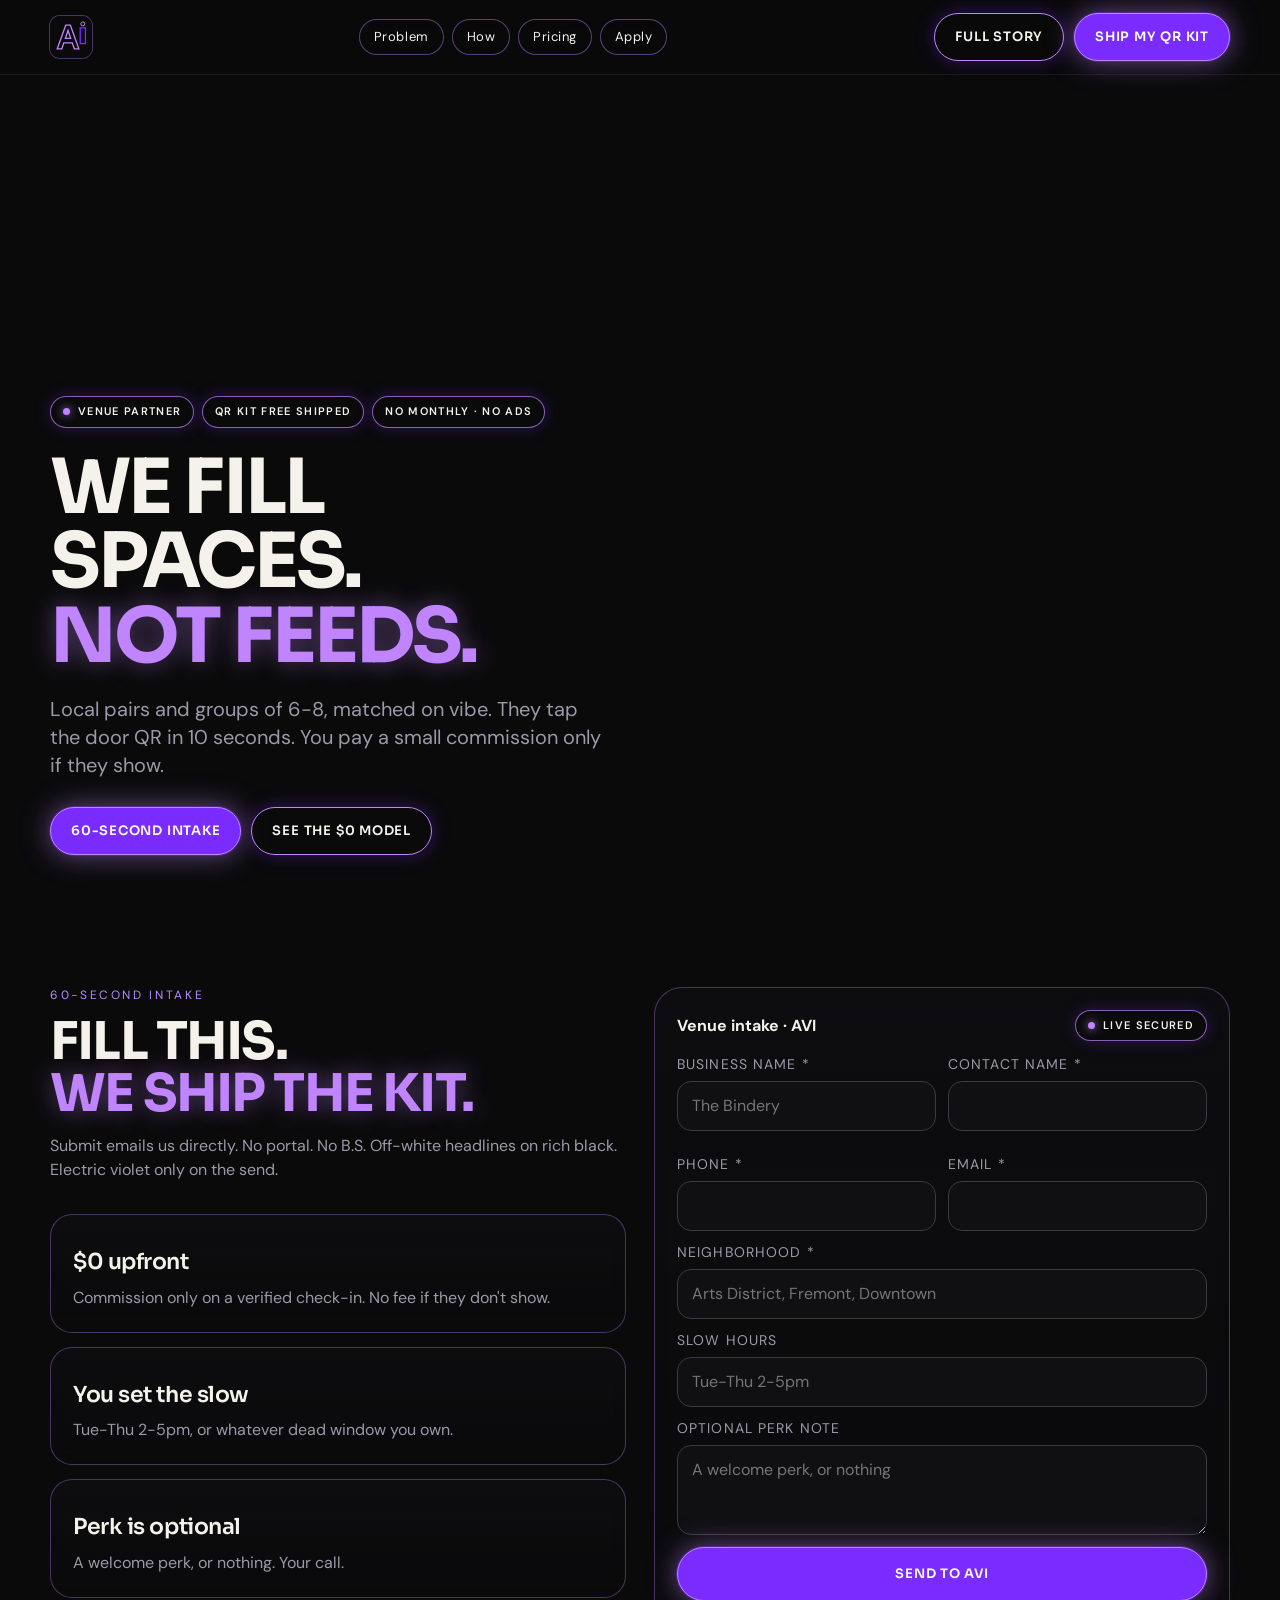
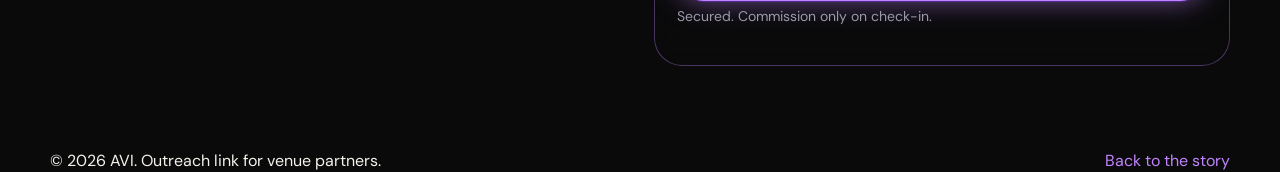
==== commit f24385fa: "Remove Invent LLC from partners footer" ====
--- a/partners.html
+++ b/partners.html
@@ -84,7 +84,7 @@
   </section>
   <footer>
     <div class="wrap legal">
-      <span>© 2026 AVI · Invent LLC. Outreach link for venue partners.</span>
+      <span>© 2026 AVI. Outreach link for venue partners.</span>
       <a href="index.html">Back to the story</a>
     </div>
   </footer>
--- a/styles.css
+++ b/styles.css
@@ -130,7 +130,9 @@
 @media (max-width: 900px) {
   .wrap { width: min(100% - 28px, var(--max)); }
   .nav-inner { height: 60px; gap: 8px; }
-  .nav-links { display: flex; }
+  .nav-links { display: flex !important; gap: 6px; }
+  .nav-links a { display: inline-flex !important; min-height: 34px; padding: 0 12px; font-size: 13px; }
+  .kicker-row { display: none !important; }
   .nav-cta, .menu-btn { display: none; }
   .mobile-panel { inset: 68px 14px auto; }
   .mobile-panel a { min-height: 48px; display: flex; align-items: center; font-size: 16px; }
@@ -167,6 +169,7 @@
 .page > .wrap, .page > .hero-copy { position: relative; z-index: 2; width: min(var(--max), calc(100% - 40px)); }
 .hero.page { display: grid; align-items: end; padding: 108px 0 36px; }
 .page-bg, .hero-bg { position: absolute; inset: 0; background: #0a0a0b center/cover no-repeat; z-index: 0; }
+video.page-bg, video.hero-bg { width: 100%; height: 100%; object-fit: cover; }
 .hero-bg::after {
   content: "";
   position: absolute;
@@ -194,16 +197,15 @@
 @media (max-width: 900px) {
   .page, .hero.page { min-height: 100dvh; align-items: center; padding-top: 78px; padding-bottom: 24px; }
   .pager { right: 8px; }
-  .page-bg::after, .hero-bg::after { background: linear-gradient(180deg, rgba(10,10,11,.55), rgba(10,10,11,.9)); }
+  .page-bg::after { background: linear-gradient(180deg, rgba(10,10,11,.35), rgba(10,10,11,.78)); }
+  .hero-bg::after { background: linear-gradient(180deg, rgba(10,10,11,.08) 0%, rgba(10,10,11,0) 42%, rgba(10,10,11,.62) 78%, rgba(10,10,11,.9) 100%) !important; }
 }
 .hero-bg {
   background-size: cover;
   background-position: center 18% !important;
 }
 .hero-bg::after {
-  background:
-    linear-gradient(180deg, rgba(10,10,11,.2) 0%, rgba(10,10,11,.05) 38%, rgba(10,10,11,.72) 68%, rgba(10,10,11,.94) 100%),
-    linear-gradient(90deg, rgba(10,10,11,.78) 0%, rgba(10,10,11,.2) 46%, rgba(10,10,11,.35) 100%) !important;
+  background: linear-gradient(180deg, rgba(10,10,11,.1) 0%, rgba(10,10,11,0) 40%, rgba(10,10,11,.5) 74%, rgba(10,10,11,.86) 100%) !important;
 }
 .hero-copy {
   display: grid;
@@ -232,12 +234,14 @@
   .hero-left, .hero-right { width: 100%; justify-self: stretch; }
   .hero-right .lede { font-size: 16px; }
   h1 { font-size: 40px; }
-  .kicker-row { display: none; }
+  #locals .page-bg { background-position: 82% 42%; }
+  #locals .wrap.locals { width: min(78%, 340px); max-width: 340px; margin-left: 14px; margin-right: auto; max-height: 72svh; }
   #intake .page-bg { background-position: 62% center; }
 #intake .page-bg::after { background: linear-gradient(90deg, rgba(10,10,11,.82) 0%, rgba(10,10,11,.35) 42%, rgba(10,10,11,.2) 100%); }
 #intake .offer { display: inline-block; max-width: 420px; margin-top: 16px; padding: 12px 14px; border-radius: 16px; color: #f5f2eb; background: rgba(10,10,11,.82); border: 1px solid rgba(192,132,252,.45); }
 #locals { position: relative; }
-.cut { position: absolute; right: 28px; bottom: 22px; z-index: 3; }
-.cut img { width: 28px; height: 28px; opacity: 0.75; }
+.cut { position: absolute; right: 18px; bottom: 16px; z-index: 3; display: flex; align-items: center; gap: 8px; color: #c084fc; text-decoration: none; }
+.cut span { font-size: 10px; line-height: 1.25; letter-spacing: 0.08em; text-transform: uppercase; text-align: right; }
+.cut img { width: 28px; height: 28px; opacity: 0.8; }
 }
 #intake .offer { display: inline-block; max-width: 420px; margin-top: 16px; padding: 12px 14px; border-radius: 16px; color: #f5f2eb; background: rgba(10,10,11,.82); border: 1px solid rgba(192,132,252,.45); }
